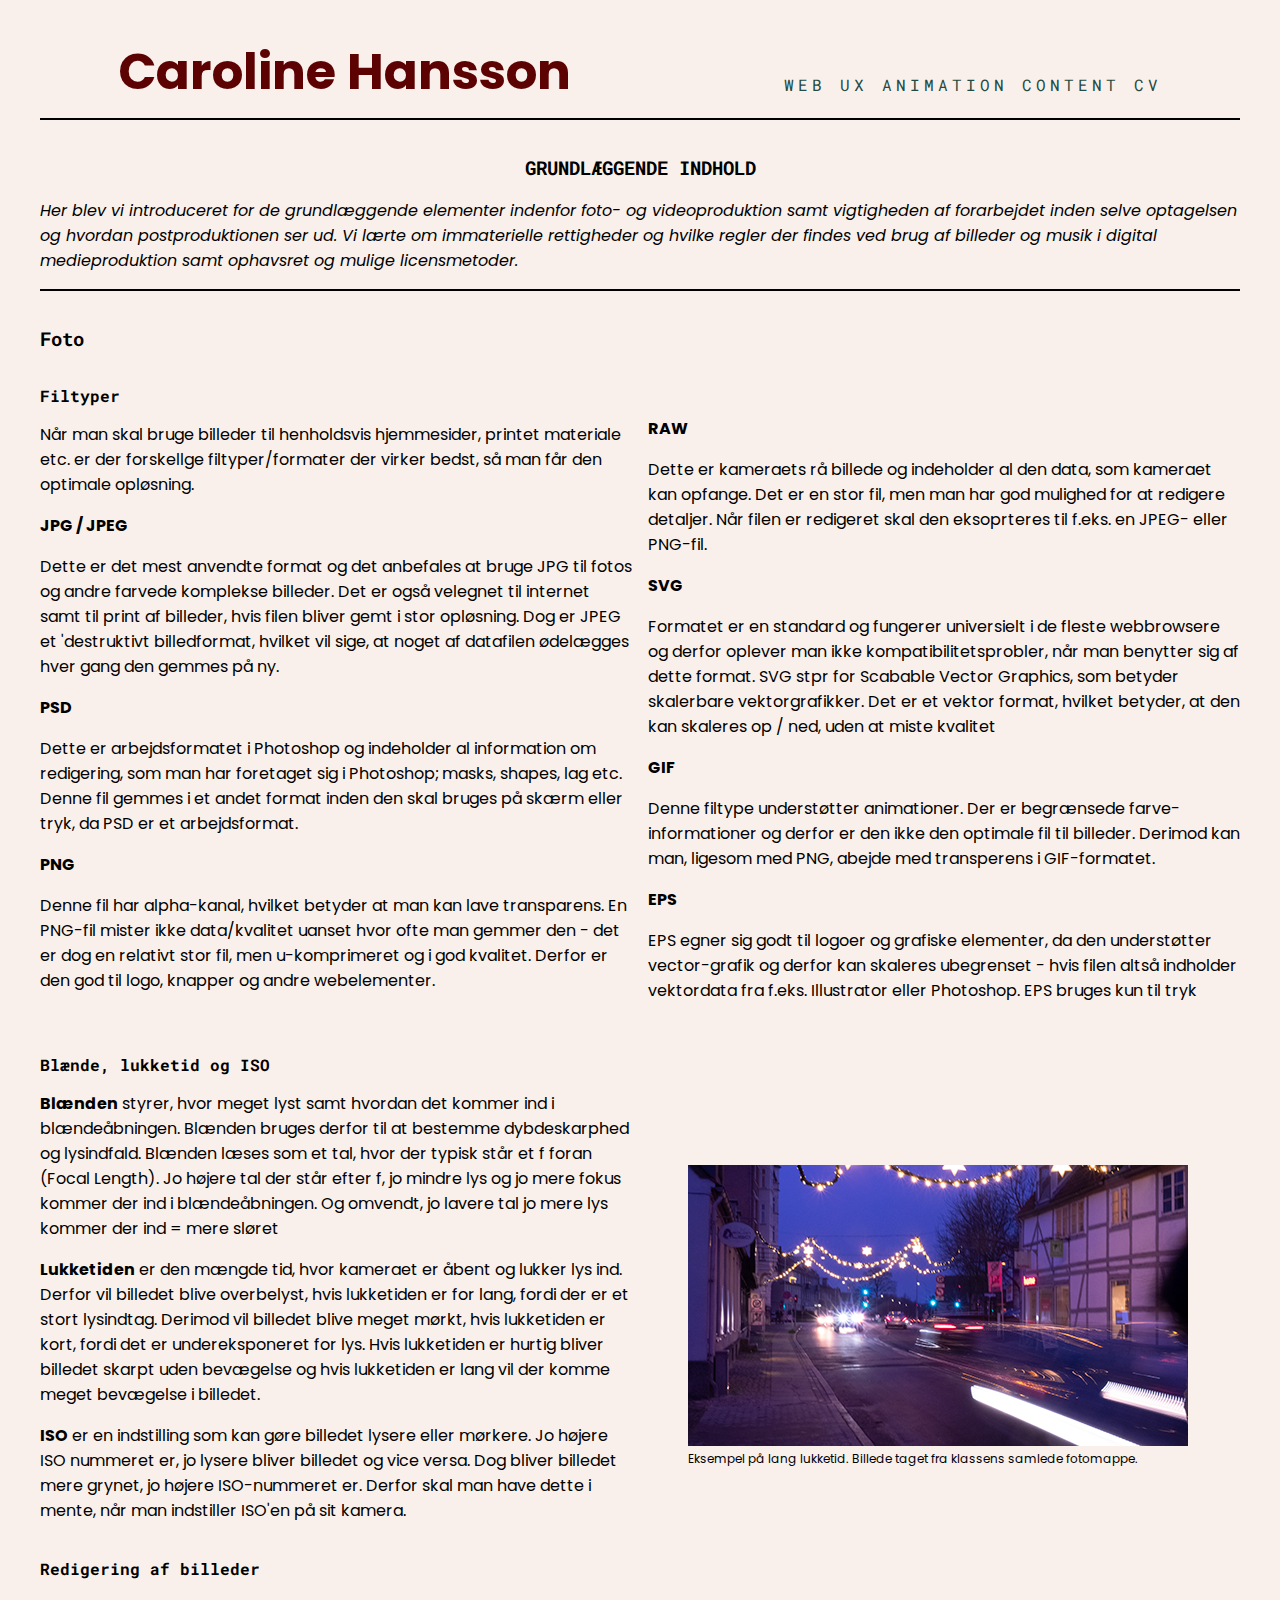
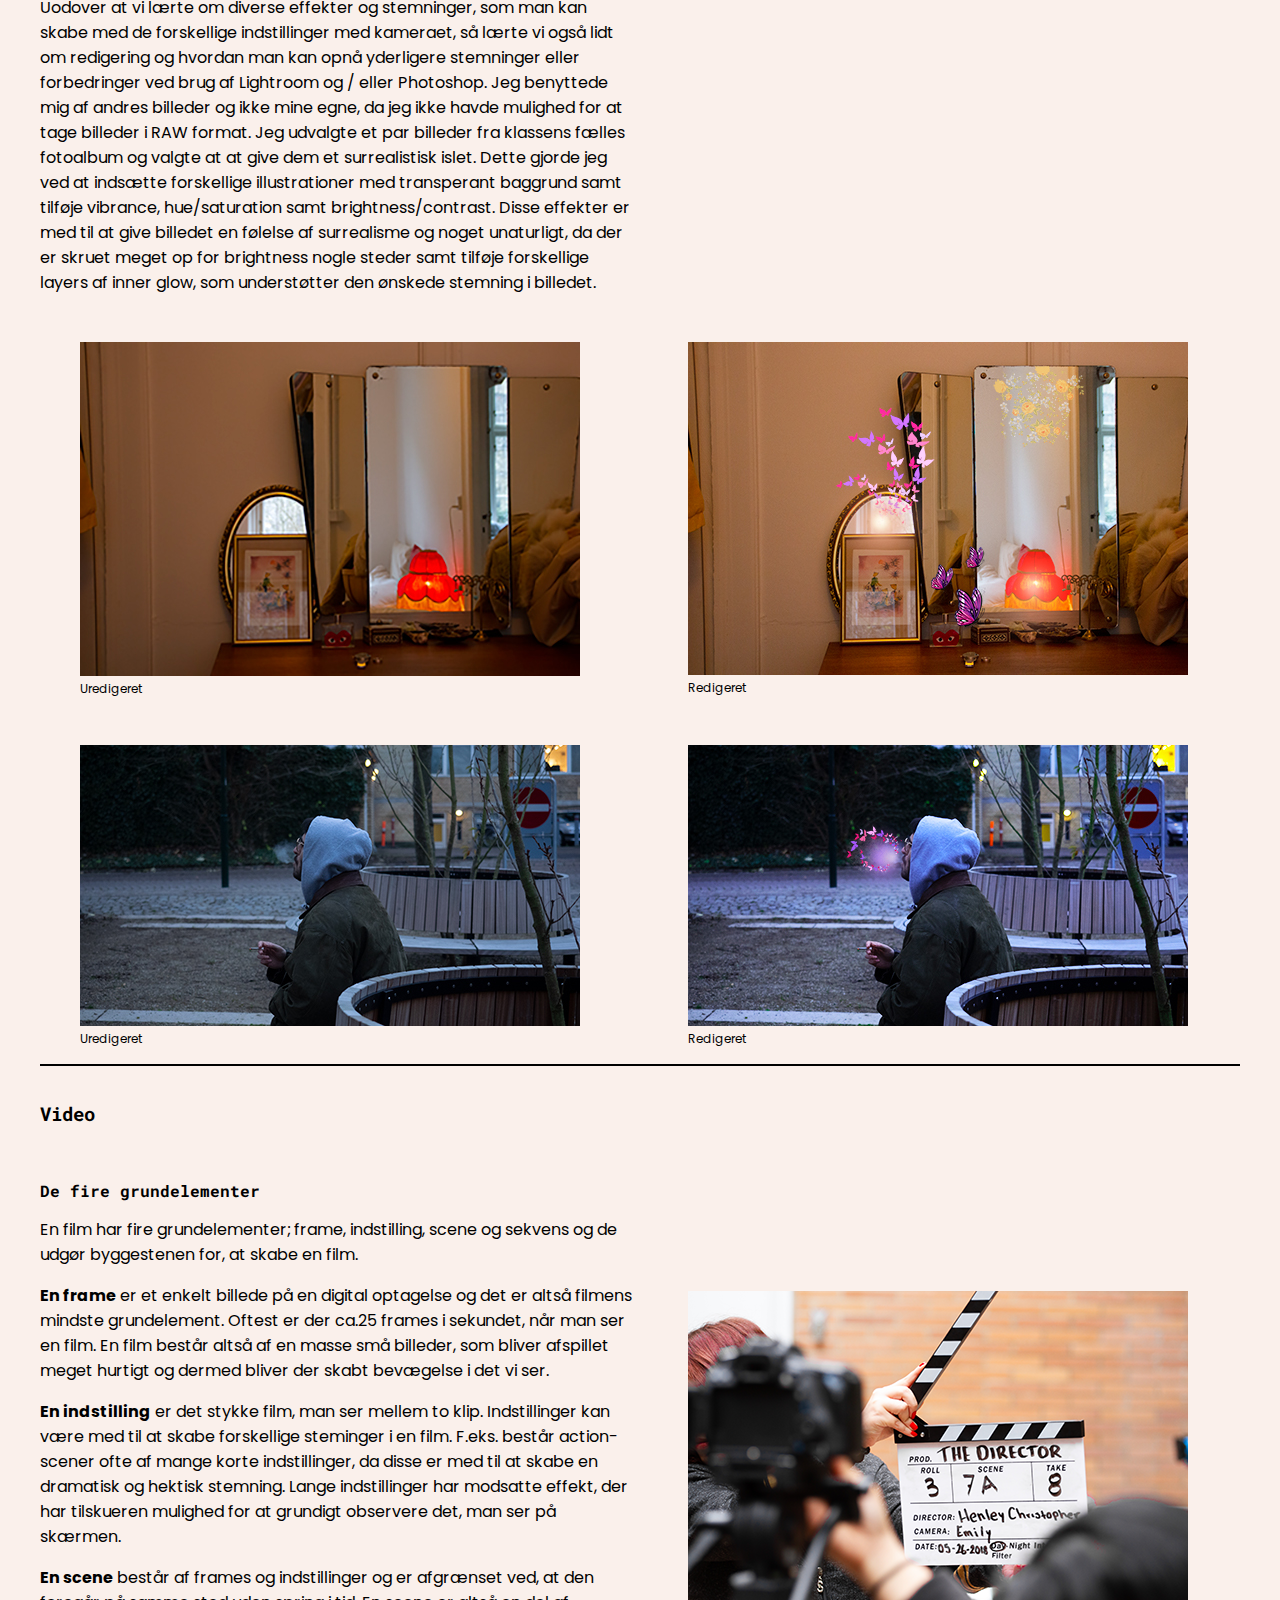
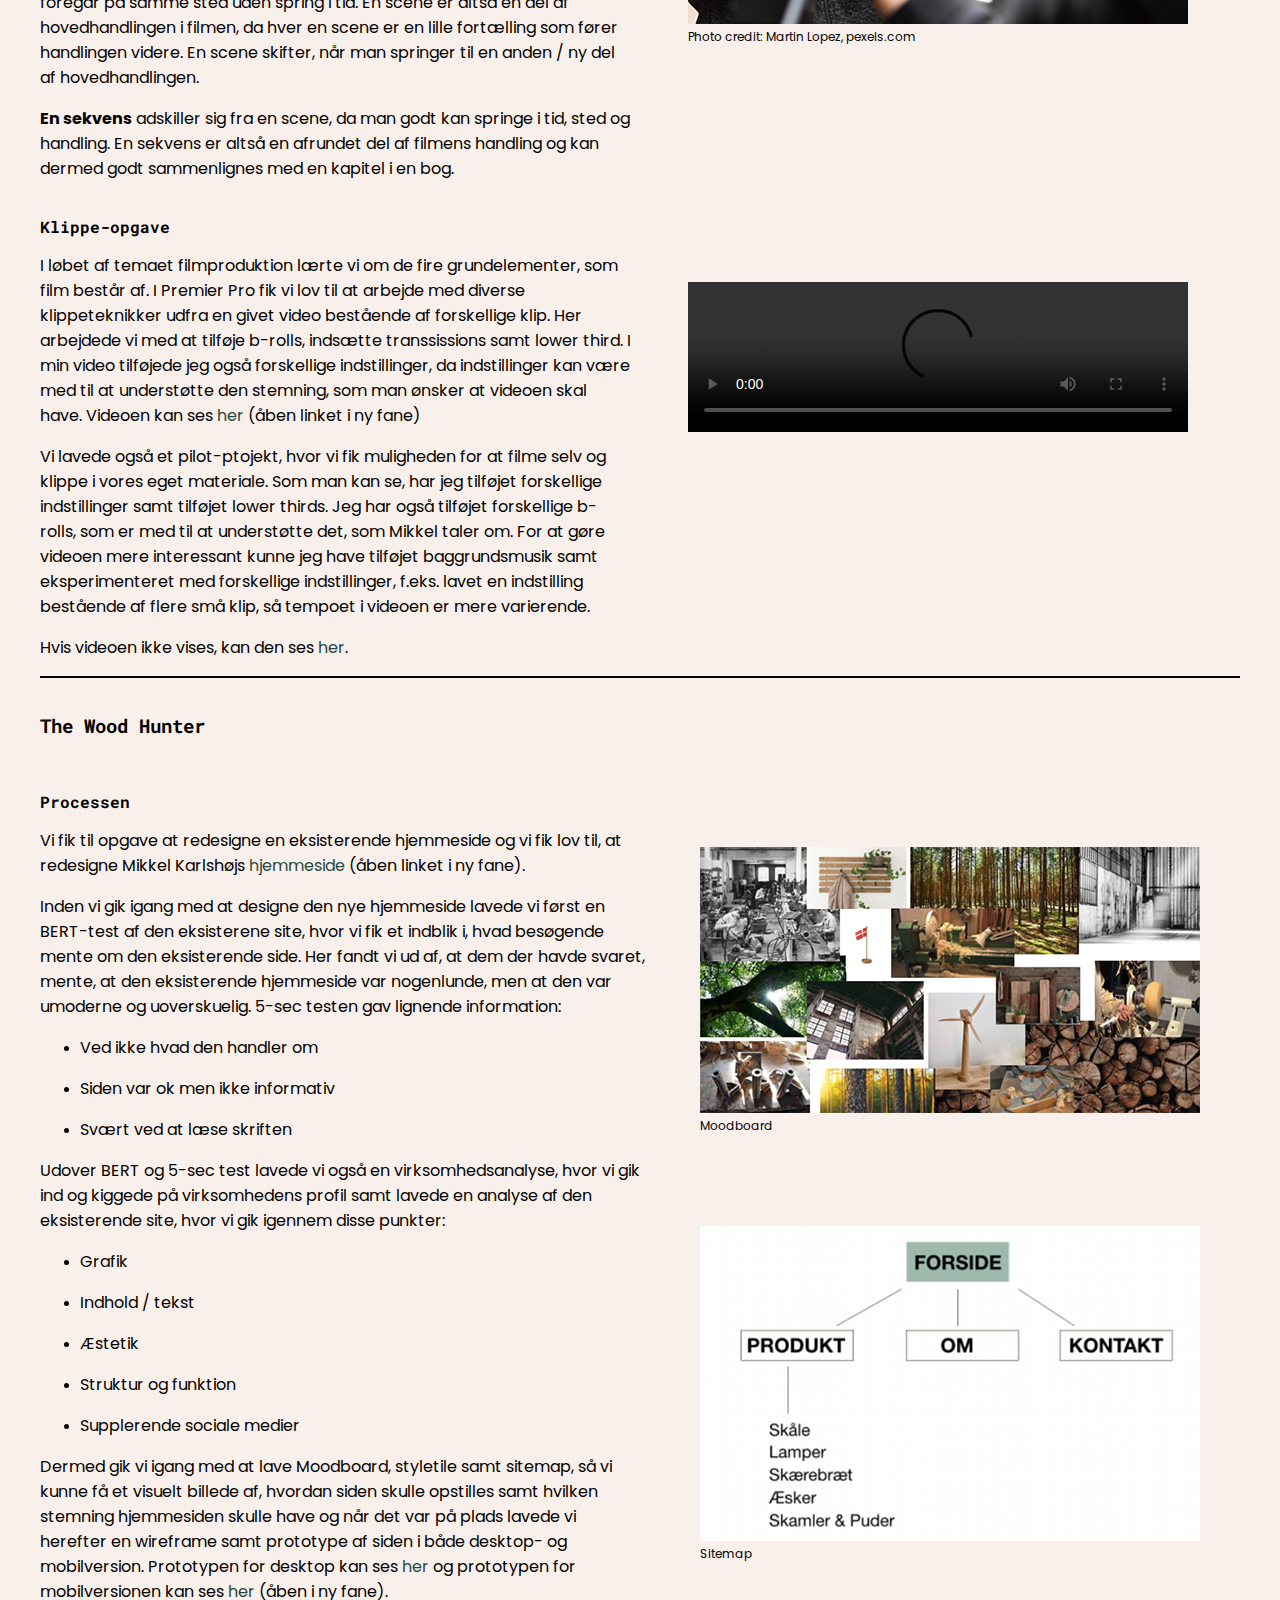
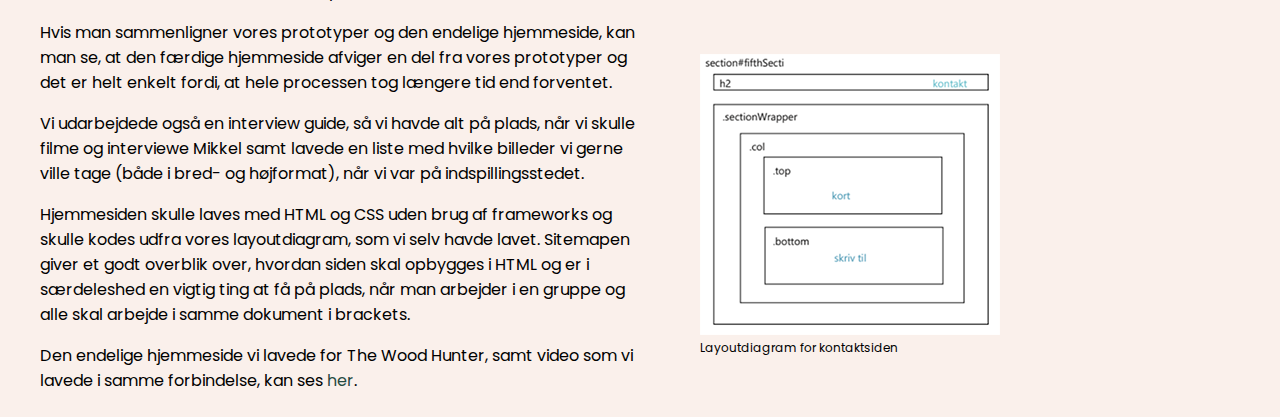
==== content.html @ 5fe6211c "Hele portfolioen" ====
<!DOCTYPE html>
<html lang="da">

<head>
    <meta name="robots" content="noindex">
    <meta charset="utf-8">
    <meta name="viewport" content="width=device-width, initial-scale=1.0">
    <title>Portfolio</title>
    <link rel="stylesheet" href="style.css">
    <link rel="preconnect" href="https://fonts.gstatic.com">
    <link href="https://fonts.googleapis.com/css2?family=Poppins&display=swap" rel="stylesheet">
    <link rel="preconnect" href="https://fonts.gstatic.com">
    <link href="https://fonts.googleapis.com/css2?family=Roboto+Mono:wght@300&display=swap" rel="stylesheet">
</head>

<body id="body">

    <header>
        <div id="navWrapper">
            <a href="index.html" style="text-decoration: none">
                <div id="logoPortfolio">
                    <h1>Caroline Hansson</h1>
                </div>
            </a>
            <div id="topNavPortfolio">
                <nav>
                    <a href="web.html">WEB</a>
                    <a href="ux.html">UX</a>
                    <a href="animation.html">ANIMATION</a>
                    <a href="content.html">CONTENT</a>
                    <a href="cv.html">CV</a>
                </nav>
            </div>
        </div>
    </header>
    <section id="contentIntro">

        <div class="sectionWrapper">

            <h3>GRUNDLÆGGENDE INDHOLD</h3>
            <p>Her blev vi introduceret for de grundlæggende elementer indenfor foto- og videoproduktion samt vigtigheden af forarbejdet inden selve optagelsen og hvordan postproduktionen ser ud. Vi lærte om immaterielle rettigheder og hvilke regler der findes ved brug af billeder og musik i digital medieproduktion samt ophavsret og mulige licensmetoder.
            </p>
        </div>
    </section>

    <section id="contentFirstSection">
        <h3>Foto</h3>
        <div class="sectionWrapper">
            <div class="col">
                <h4>Filtyper</h4>
                <p>Når man skal bruge billeder til henholdsvis hjemmesider, printet materiale etc. er der forskellge filtyper/formater der virker bedst, så man får den optimale opløsning.</p>
                <p><b>JPG / JPEG</b></p>
                <p>Dette er det mest anvendte format og det anbefales at bruge JPG til fotos og andre farvede komplekse billeder. Det er også velegnet til internet samt til print af billeder, hvis filen bliver gemt i stor opløsning. Dog er JPEG et 'destruktivt billedformat, hvilket vil sige, at noget af datafilen ødelægges hver gang den gemmes på ny.</p>

                <p><b>PSD</b></p>

                <p>Dette er arbejdsformatet i Photoshop og indeholder al information om redigering, som man har foretaget sig i Photoshop; masks, shapes, lag etc. Denne fil gemmes i et andet format inden den skal bruges på skærm eller tryk, da PSD er et arbejdsformat.</p>

                <p><b>PNG</b></p>

                <p>Denne fil har alpha-kanal, hvilket betyder at man kan lave transparens. En PNG-fil mister ikke data/kvalitet uanset hvor ofte man gemmer den - det er dog en relativt stor fil, men u-komprimeret og i god kvalitet. Derfor er den god til logo, knapper og andre webelementer.</p>


            </div>
            <div class="col2">
                <p><b>RAW</b></p>

                <p>Dette er kameraets rå billede og indeholder al den data, som kameraet kan opfange. Det er en stor fil, men man har god mulighed for at redigere detaljer. Når filen er redigeret skal den eksoprteres til f.eks. en JPEG- eller PNG-fil.</p>
                <p><b>SVG</b></p>


                <p>Formatet er en standard og fungerer universielt i de fleste webbrowsere og derfor oplever man ikke kompatibilitetsprobler, når man benytter sig af dette format. SVG stpr for Scabable Vector Graphics, som betyder skalerbare vektorgrafikker. Det er et vektor format, hvilket betyder, at den kan skaleres op / ned, uden at miste kvalitet</p>
                <p><b>GIF</b></p>


                <p>Denne filtype understøtter animationer. Der er begrænsede farve-informationer og derfor er den ikke den optimale fil til billeder. Derimod kan man, ligesom med PNG, abejde med transperens i GIF-formatet. </p>
                <p><b>EPS</b></p>

                <p>EPS egner sig godt til logoer og grafiske elementer, da den understøtter vector-grafik og derfor kan skaleres ubegrenset - hvis filen altså indholder vektordata fra f.eks. Illustrator eller Photoshop. EPS bruges kun til tryk </p>

            </div>
        </div>
    </section>

    <section id="contentSecondSection">
        <div class="sectionWrapper">
            <div class="colLeft">
                <h4>Blænde, lukketid og ISO</h4>
                <p><b>Blænden</b> styrer, hvor meget lyst samt hvordan det kommer ind i blændeåbningen. Blænden bruges derfor til at bestemme dybdeskarphed og lysindfald. Blænden læses som et tal, hvor der typisk står et f foran (Focal Length). Jo højere tal der står efter f, jo mindre lys og jo mere fokus kommer der ind i blændeåbningen. Og omvendt, jo lavere tal jo mere lys kommer der ind = mere sløret</p>
                <p><b>Lukketiden</b> er den mængde tid, hvor kameraet er åbent og lukker lys ind. Derfor vil billedet blive overbelyst, hvis lukketiden er for lang, fordi der er et stort lysindtag. Derimod vil billedet blive meget mørkt, hvis lukketiden er kort, fordi det er undereksponeret for lys. Hvis lukketiden er hurtig bliver billedet skarpt uden bevægelse og hvis lukketiden er lang vil der komme meget bevægelse i billedet. </p>
                <p><b>ISO</b> er en indstilling som kan gøre billedet lysere eller mørkere. Jo højere ISO nummeret er, jo lysere bliver billedet og vice versa. Dog bliver billedet mere grynet, jo højere ISO-nummeret er. Derfor skal man have dette i mente, når man indstiller ISO'en på sit kamera.</p>
                <h4>Redigering af billeder</h4>
                <p>Uodover at vi lærte om diverse effekter og stemninger, som man kan skabe med de forskellige indstillinger med kameraet, så lærte vi også lidt om redigering og hvordan man kan opnå yderligere stemninger eller forbedringer ved brug af Lightroom og / eller Photoshop. Jeg benyttede mig af andres billeder og ikke mine egne, da jeg ikke havde mulighed for at tage billeder i RAW format. Jeg udvalgte et par billeder fra klassens fælles fotoalbum og valgte at at give dem et surrealistisk islet. Dette gjorde jeg ved at indsætte forskellige illustrationer med transperant baggrund samt tilføje vibrance, hue/saturation samt brightness/contrast. Disse effekter er med til at give billedet en følelse af surrealisme og noget unaturligt, da der er skruet meget op for brightness nogle steder samt tilføje forskellige layers af inner glow, som understøtter den ønskede stemning i billedet.</p>

            </div>
            <div class="colRight">
                <figure>
                    <img id="biler" src="biler_Annie.png" alt="eksempel på lang lukketid">
                    <figcaption>Eksempel på lang lukketid. Billede taget fra klassens samlede fotomappe.</figcaption>

                </figure>
            </div>
            <figure>
                <img id="spejlUredigeret" src="spejlUredigeret.jpg" alt="billede af uredigeret billede">
                <figcaption>Uredigeret</figcaption>
            </figure>
            <figure>
                <img id="spejlRedigeret" src="spejlRedigeret.jpg" alt="billede af uredigeret billede">
                <figcaption>Redigeret</figcaption>
            </figure>
            <figure>
                <img src="baenkUredigeret.jpg" alt="billede af uredigeret billede">
                <figcaption>Uredigeret</figcaption>
            </figure>
            <figure>
                <img src="baenkRedigeret.jpg" alt="billede af redigeret billede">
                <figcaption>Redigeret</figcaption>
            </figure>
        </div>
    </section>

    <section id="contentFourthSection">
        <h3>Video</h3>
        <div class="sectionWrapper">
            <div class="colLeft">
                <h4>De fire grundelementer</h4>
                <p>En film har fire grundelementer; frame, indstilling, scene og sekvens og de udgør byggestenen for, at skabe en film.</p>
                <p><b>En frame</b> er et enkelt billede på en digital optagelse og det er altså filmens mindste grundelement. Oftest er der ca.25 frames i sekundet, når man ser en film. En film består altså af en masse små billeder, som bliver afspillet meget hurtigt og dermed bliver der skabt bevægelse i det vi ser.</p>
                <p><b>En indstilling</b> er det stykke film, man ser mellem to klip. Indstillinger kan være med til at skabe forskellige steminger i en film. F.eks. består action-scener ofte af mange korte indstillinger, da disse er med til at skabe en dramatisk og hektisk stemning. Lange indstillinger har modsatte effekt, der har tilskueren mulighed for at grundigt observere det, man ser på skærmen.</p>
                <p><b>En scene</b> består af frames og indstillinger og er afgrænset ved, at den foregår på samme sted uden spring i tid. En scene er altså en del af hovedhandlingen i filmen, da hver en scene er en lille fortælling som fører handlingen videre. En scene skifter, når man springer til en anden / ny del af hovedhandlingen.</p>
                <p><b>En sekvens</b> adskiller sig fra en scene, da man godt kan springe i tid, sted og handling. En sekvens er altså en afrundet del af filmens handling og kan dermed godt sammenlignes med en kapitel i en bog.</p>
                <h4>Klippe-opgave</h4>
                <p>I løbet af temaet filmproduktion lærte vi om de fire grundelementer, som film består af. I Premier Pro fik vi lov til at arbejde med diverse klippeteknikker udfra en givet video bestående af forskellige klip. Her arbejdede vi med at tilføje b-rolls, indsætte transsissions samt lower third. I min video tilføjede jeg også forskellige indstillinger, da indstillinger kan være med til at understøtte den stemning, som man ønsker at videoen skal have. Videoen kan ses <a href="http://carolinehansson.dk/kea/05_content/01_pilot/05_01_b/klippeopgaven_b.mp4"> her</a> (åben linket i ny fane)</p>
                <p>Vi lavede også et pilot-ptojekt, hvor vi fik muligheden for at filme selv og klippe i vores eget materiale. Som man kan se, har jeg tilføjet forskellige indstillinger samt tilføjet lower thirds. Jeg har også tilføjet forskellige b-rolls, som er med til at understøtte det, som Mikkel taler om. For at gøre videoen mere interessant kunne jeg have tilføjet baggrundsmusik samt eksperimenteret med forskellige indstillinger, f.eks. lavet en indstilling bestående af flere små klip, så tempoet i videoen er mere varierende. </p>
                <p>Hvis videoen ikke vises, kan den ses <a href="https://www.youtube.com/watch?v=AqppdxXkQQg"> her</a>.</p>

            </div>
            <div class="col">
                <figure>
                    <img id="royaltyfree" src="filmklip.png" alt="billede af film-optagelse">
                    <figcaption>Photo credit: Martin Lopez, pexels.com</figcaption>
                </figure>
                <video id="filmen" controls>
                    <source src=the%20wood%20hunter.mp4 type="video/mp4">
                </video>

            </div>


        </div>
    </section>

    <section id="contentFifthSection">

        <h3>The Wood Hunter</h3>
        <div class="sectionWrapper">
            <div class="col_wide">
                <div class="row">

                    <div class="col">
                        <h4>Processen</h4>
                        <p>Vi fik til opgave at redesigne en eksisterende hjemmeside og vi fik lov til, at redesigne Mikkel Karlshøjs <a href="http://www.thewoodhunter.dk/"> hjemmeside</a> (åben linket i ny fane).</p>
                        <p>Inden vi gik igang med at designe den nye hjemmeside lavede vi først en BERT-test af den eksisterene site, hvor vi fik et indblik i, hvad besøgende mente om den eksisterende side. Her fandt vi ud af, at dem der havde svaret, mente, at den eksisterende hjemmeside var nogenlunde, men at den var umoderne og uoverskuelig. 5-sec testen gav lignende information:</p>
                        <ul>
                            <li>
                                <p>Ved ikke hvad den handler om</p>
                            </li>

                            <li>
                                <p>Siden var ok men ikke informativ</p>
                            </li>


                            <li>
                                <p>Svært ved at læse skriften</p>
                            </li>
                        </ul>
                        <p>Udover BERT og 5-sec test lavede vi også en virksomhedsanalyse, hvor vi gik ind og kiggede på virksomhedens profil samt lavede en analyse af den eksisterende site, hvor vi gik igennem disse punkter:</p>
                        <ul>
                            <li>
                                <p>Grafik</p>
                            </li>

                            <li>
                                <p>Indhold / tekst</p>
                            </li>

                            <li>
                                <p>Æstetik</p>
                            </li>

                            <li>
                                <p>Struktur og funktion</p>
                            </li>

                            <li>
                                <p>Supplerende sociale medier</p>
                            </li>
                        </ul>
                        <p>Dermed gik vi igang med at lave Moodboard, styletile samt sitemap, så vi kunne få et visuelt billede af, hvordan siden skulle opstilles samt hvilken stemning hjemmesiden skulle have og når det var på plads lavede vi herefter en wireframe samt prototype af siden i både desktop- og mobilversion. Prototypen for desktop kan ses <a href="https://xd.adobe.com/view/d3cff369-9eb7-40fe-9afa-3ee09d79f88f-869c/?fullscreen"> her</a> og prototypen for mobilversionen kan ses <a href="https://xd.adobe.com/view/d484d850-82ba-4c40-9cdd-6824d5fef6ed-81d7/"> her</a> (åben i ny fane).</p>
                        <p> Hvis man sammenligner vores prototyper og den endelige hjemmeside, kan man se, at den færdige hjemmeside afviger en del fra vores prototyper og det er helt enkelt fordi, at hele processen tog længere tid end forventet.</p>
                        <p>Vi udarbejdede også en interview guide, så vi havde alt på plads, når vi skulle filme og interviewe Mikkel samt lavede en liste med hvilke billeder vi gerne ville tage (både i bred- og højformat), når vi var på indspillingsstedet.</p>
                        <p>Hjemmesiden skulle laves med HTML og CSS uden brug af frameworks og skulle kodes udfra vores layoutdiagram, som vi selv havde lavet. Sitemapen giver et godt overblik over, hvordan siden skal opbygges i HTML og er i særdeleshed en vigtig ting at få på plads, når man arbejder i en gruppe og alle skal arbejde i samme dokument i brackets.</p>
                        <p>Den endelige hjemmeside vi lavede for The Wood Hunter, samt video som vi lavede i samme forbindelse, kan ses <a href="https://musing-panini-daa6ca.netlify.app/?"> her</a>.</p>
                    </div>
                </div>
            </div>
            <div class="col_narrow">
                <figure>
                    <img src="woodMoodboard.png" alt="moodboard">
                    <figcaption>Moodboard</figcaption>
                </figure>
                <figure>
                    <img src="woodSitemap.png" alt="billede af sitemap">
                    <figcaption>Sitemap</figcaption>
                </figure>
                <figure>
                    <img id="layoutWood" src="layoutdiagram1.png" alt="layoutdiagram">
                    <figcaption>Layoutdiagram for kontaktsiden</figcaption>
                </figure>
            </div>
        </div>
    </section>


    <script src="script.js"></script>
</body>

</html>
---- style.css ----
header {
    padding-left: 75px;
    padding-right: 75px;


}

/*Forsiden*/
h1 {
    font-family: 'Poppins', sans-serif;
    font-size: 50px;
    color: #5c0202;

}


#topNav {

    font-family: 'Roboto Mono', monospace;
    line-height: 1.6em;
    letter-spacing: 4px;
    text-align: right;
    margin-top: -71px;
    margin-right: -6px;

}


#forsiden {
    background-color: #e3d5c1;
    /*fallback color*/
    background-color: rgba(226, 169, 138, 0.53);



}

#forsideBillede {
    padding-left: 75px;
    padding-right: 75px;
    margin-top: 10px;
}

#solElementSprite {
    background-image: url(solen.svg);
    background-size: cover;
    width: 15vw;
    height: 13vw;
    pointer-events: none;


}

#solElementContainer {
    position: absolute;
    top: 11vw;
    left: 52vw;

}

/*sol-animation*/
.pulse {
    animation-name: pulse_kf;
    animation-duration: 3s;
    animation-iteration-count: infinite;
    animation-fill-mode: both;

}


@keyframes pulse_kf {

    0% {
        transform: scale(100%);
    }

    50% {
        transform: scale(78%);
    }

    100% {
        transform: scale(100%);

    }
}

/*slut*/

/*portfoliosiden*/

#body {
    background-color: #e3d5c1;
    /*fallback color*/
    background-color: rgba(226, 169, 138, 0.17);
    overflow-x: hidden;



}

#topNavPortfolio {
    font-family: 'Roboto Mono', monospace;
    line-height: 1.6em;
    letter-spacing: 4px;
    text-align: right;
    margin-top: -71px;
    margin-right: 35px;

}

#logoPortfolio {
    font-family: 'Poppins', sans-serif;
    font-size: 50px;
    color: #5c0202;
    margin-left: 35px;
}

/*slut*/

/*cv siden*/
#topNavCV {
    font-family: 'Roboto Mono', monospace;
    line-height: 1.6em;
    letter-spacing: 4px;
    text-align: right;
    margin-top: -71px;
    margin-right: -6px;
}

#logoCV {
    font-family: 'Poppins',
        sans-serif;
    font-size: 50px;
    color: #5c0202;
    margin-left: 0;

}

#bodyCV {
    background-color: #e3d5c1;
    /*Fallback color*/
    background-color: rgba(226, 169, 138, 0.53);


}

/*slut*/


/*unvisited link*/
a:link {
    color: #254a41;
    text-decoration: none;
}

/*visited link*/
a:visited {
    color: #254a41;
}

/*visited link logo*/
a:hover h1 {
    color: #5c0202;
}

/*mouse over*/
a:hover {
    color: darkred;
}

/*selected link*/
a:active {
    color: #254a41;
}



/*cv*/

#omMig .sectionWrapper {
    margin-top: 20px;
    margin-bottom: 20px;
    font-family: 'Roboto Mono', monospace;
    color: #5c0202;
    /*background-color: #e3d5c1;*/
    /*fallbackcolor*/
    background-image: linear-gradient(rgb(235, 174, 140), #f5e7d1);
    padding-left: 75px;
    padding-right: 75px;
    margin-left: 75px;
    margin-right: 75px;
    padding-bottom: 35px;
}

#omMig img {
    width: 400px;
    height: 520px;
    padding-left: 90px;
    margin-top: 23px;
    border-radius: 100%;

}

#omMig .colTo {
    padding-right: 90px;
    margin-top: 5px;
}

#omMig .colTo p {
    margin-top: 3px;
}

#omMig .sectionWrapper {
    display: grid;
    grid-template-columns: 1fr 1fr;
    grid-gap: 10px;

}


/*slide animation*/
#omMig figure {
    position: absolute;
    left: 10%;
    margin-top: 10px;
    animation: slide 3s 1;
}


@keyframes slide {
    from {
        left: -40%;
    }

    to {
        left: 10%;
    }
}

/*slut*/


/*temaTo*/



#htmlIntro {
    border-top: 2px solid #5c0202;
    margin-top: 20px;
    margin-left: 75px;
    margin-right: 75px;
    max-width: 1200px;
    margin: 0 auto;
    margin-top: 20px;


}

#htmlIntro h3 {

    margin-top: 35px;
    font-family: 'Roboto Mono',
        monospace;
    text-align: center;



}

#htmlIntro h4 {
    margin-top: 35px;
    margin-bottom: 0px;
    font-family: 'Roboto Mono',
        monospace;




}

#htmlIntro p {

    font-family: 'Poppins', sans-serif;
    font-style: italic;


}


#temaToSecondSection {
    border-top: 2px solid;
    max-width: 1200px;
    margin: 0 auto;

}



#temaToSecondSection h3 {
    max-width: 1200px;
    margin: 0 auto;
    margin-top: 35px;
    margin-bottom: 0;
    font-family: 'Roboto Mono',
        monospace;



}

#temaToSecondSection img {
    width: 550px;
    height: 430px;
    margin-left: -45px;
    margin-top: 10px;

}

#temaToSecondSection figcaption p {
    font-size: 12px;
    font-family: 'Poppins', sans-serif;
    margin-left: -45px;
}

#temaToSecondSection p {

    font-family: 'Poppins', sans-serif;



}



#temaToFourthSection {
    max-width: 1200px;
    margin: 0 auto;

}

#temaToFourthSection,
h4 {
    margin-top: 35px;
    margin-bottom: 0px;
    font-family: 'Roboto Mono',
        monospace;



}

#temaToFourthSection p {

    font-family: 'Poppins', sans-serif;


}

#favicon {
    max-width: 100%;
    width: 300px;

}

#splashbillede {
    max-width: 100%;
    width: 550px;

}


#skitseFavicon {
    padding-left: 300px;
}



#temaToSixthSection {
    max-width: 1200px;
    margin: 0 auto;
}

#temaToSixthSection h4 {
    margin-top: 35px;
    margin-bottom: 0px;
    font-family: 'Roboto Mono',
        monospace;



}

#temaToSixthSection p {

    font-family: 'Poppins', sans-serif;


}

@media (max-width:680px) {


    #temaToSecondSection,
    #temaToThirdSection,
    #temaToFourthSection,
    #temaToFifthSection,
    #temaToSixthSection {
        width: 90%;
        overflow: hidden;
    }

    #htmlIntro p {
        font-size: 13px;
        text-align: justify;

    }

    #htmlIntro {
        margin-left: 28px;
        margin-right: 28px;
        margin-top: 10px;
    }

    #splashbillede {
        margin-left: 0;

    }

    #favicon {
        margin-left: 36px;
    }

    #skitseFavicon {
        padding-left: 37px;
    }

    #htmlIntro .section_wrapper {
        margin-top: -22px;
    }

    /*navigation på CV siden*/

    #topNavCV {
        text-align: center;
        margin-left: -100px;
        margin-right: -89px;
        padding-left: 10px;
        margin-top: -62px;
        padding-top: 5px;
        font-family: 'Roboto Mono', monospace;
        line-height: 4.6em;
        letter-spacing: 4px;
    }

    #logoCV h1 {
        font-size: 43px;
        margin-left: -58px;
        margin-right: -52px;

    }

    #omMig .sectionWrapper {
        display: grid;
        grid-template-columns: none;
        margin-left: -3px;
        margin-right: -3px;
        margin-top: -20px;
        margin-bottom: 0px;
        padding-bottom: 0;

    }

    #omMig img {
        width: 205px;
        height: 260px;
    }

    /*slut*/

    /*navigation og overskrift på forsiden*/

    #topNav {
        margin-left: -80px;
        margin-right: -78px;
        text-align: center;
        padding-top: 30px;
    }

    #logo h1 {
        font-size: 43px;
        margin-left: -61px;
        margin-right: -84px;
    }

    /*navigation og overskrif på portfoliosider*/
    #topNavPortfolio {
        margin-left: -85px;
        margin-right: -95px;
        padding-top: 30px;
        text-align: center;
    }

    #logoPortfolio h1 {
        font-size: 42px;
        margin-left: -82px;
        margin-right: -84px;
    }

    /*slut*/

    /*forsiden baggrund*/
    #solElementContainer {
        top: 40vw;
    }

    #forsideBillede {
        display: none;
    }

    #forsiden {
        background-image: url(mobil.svg);
        height: 100vw;
        background-repeat: no-repeat;
        background-size: cover;

    }

    #solElementContainer {
        position: absolute;
        top: 36vw;
        left: 44vw;

    }

    #solElementSprite {
        background-image: url(solen.svg);
        background-size: cover;
        width: 30vw;
        height: 28vw;
        pointer-events: none;
    }

    /*slut*/

    #omMig .colTo {
        margin-right: -60px;
        margin-left: -60px;
        padding: 0;
        margin-top: 239px;
    }



    /*slide animation*/
    #omMig figure {
        position: absolute;
        left: 3%;
        margin-top: 10px;
        animation: slide 3s 1;
    }


    @keyframes slide {
        from {
            left: -40%;
        }

        to {
            left: 3%;
        }
    }

}

/*slut*/

/*ux-siden*/

#uxIntro {
    border-top: 2px solid;
    max-width: 1200px;
    margin: 0 auto;
    margin-top: 20px;
}

#uxIntro h3 {

    margin-top: 35px;
    font-family: 'Roboto Mono',
        monospace;
    text-align: center;


}

#uxIntro p {

    font-family: 'Poppins', sans-serif;
    font-style: italic;

}

#uxFirstSection {
    border-top: 2px solid;
    max-width: 1200px;
    margin: 0 auto;
}

#uxFirstSection .sectionWrapper {
    display: grid;
    grid-template-columns: 1fr 1fr;
    grid-gap: 15px;
    margin-top: -20px;
    align-content: center;


}

#uxFirstSection h3 {
    margin-top: 35px;
    margin-bottom: 0;
    font-family: 'Roboto Mono',
        monospace;




}

#uxFirstSection h4 {
    margin-top: 35px;
    margin-bottom: 0;
    font-family: 'Roboto Mono',
        monospace;




}

#uxFirstSection p {

    font-family: 'Poppins', sans-serif;




}

#uxSecondSection {
    border-top: 2px solid;
    max-width: 1200px;
    margin: 0 auto;

}

#uxSecondSection h3 {
    margin-top: 35px;
    margin-bottom: 0;
    font-family: 'Roboto Mono',
        monospace;




}

#uxSecondSection h4 {
    margin-top: 35px;
    margin-bottom: 0;
    font-family: 'Roboto Mono',
        monospace;




}

#uxSecondSection p {

    font-family: 'Poppins', sans-serif;

}

#uxThirdSection {
    border-top: 2px solid;
    max-width: 1200px;
    margin: 0 auto;
}


#uxThirdSection h3 {
    margin-top: 35px;
    margin-bottom: 0px;
    font-family: 'Roboto Mono',
        monospace;

}

uxThirdSection h4 {
    margin-top: 35px;
    margin-bottom: 0;
    font-family: 'Roboto Mono',
        monospace;


}

#uxThirdSection p {

    font-family: 'Poppins', sans-serif;

}

#uxThirdSection .sectionWrapper img {
    display: block;
    margin-left: auto;
    margin-right: auto;
    width: 50%;


}


#uxThirdSection figcaption {
    font-size: 12px;
    font-family: 'Poppins', sans-serif;
    margin-left: 279px;


}

@media (max-width:680px) {


    #uxFirstSection,
    #uxSecondSection,
    #uxThirdSection,
    #temaToFifthSection {
        width: 90%;
        overflow: hidden;
    }

    #uxFirstSection .sectionWrapper {
        display: grid;
        grid-template-columns: none;
    }

    #uxIntro p {
        font-size: 13px;
        text-align: justify;

    }



    #uxIntro {
        margin-left: 28px;
        margin-right: 28px;
        margin-top: 10px;
    }

    #uxIntro .section_wrapper {
        margin-top: -22px;
    }



    #uxThirdSection .sectionWrapper img {
        display: block;
        width: 100%;
        margin-right: 0;
        margin-left: 0;


    }


    #uxThirdSection figcaption {
        margin-left: 0;
    }

}



/*content afsnit*/

#contentIntro {
    border-top: 2px solid;
    max-width: 1200px;
    margin: 0 auto;
    margin-top: 20px;
}

#contentIntro h3 {
    margin-top: 35px;
    font-family: 'Roboto Mono',
        monospace;
    text-align: center;



}

#contentIntro p {

    font-family: 'Poppins', sans-serif;
    font-style: italic;

}


#contentFirstSection .col2 {
    margin-top: 50px;
}

#contentFirstSection {
    border-top: 2px solid;
    max-width: 1200px;
    margin: 0 auto;
}

#contentFirstSection .sectionWrapper {
    display: grid;
    grid-template-columns: 1fr 1fr;
    grid-gap: 15px;
    margin-top: -20px;
    align-content: center;


}



#contentFirstSection h3 {
    margin-top: 35px;
    font-family: 'Roboto Mono',
        monospace;


}


#contentFirstSection h4 {
    margin-top: 35px;
    font-family: 'Roboto Mono',
        monospace;

}

#contentFirstSection p {

    font-family: 'Poppins', sans-serif;



}

#contentSecondSection {
    max-width: 1200px;
    margin: 0 auto;
}

#contentSecondSection .sectionWrapper {
    display: grid;
    grid-template-columns: 1fr 1fr;
    grid-gap: 15px;




}



#contentSecondSection h4 {
    margin-top: 35px;
    font-family: 'Roboto Mono',
        monospace;

}

#contentSecondSection p {

    font-family: 'Poppins', sans-serif;

}

#contentSecondSection figcaption {
    font-size: 12px;
    font-family: 'Poppins', sans-serif;
    margin-right: -45px;

}

#biler {
    margin-top: 130px;
}




#contentFourthSection {
    border-top: 2px solid;
    max-width: 1200px;
    margin: 0 auto;
}

#contentFourthSection .sectionWrapper {
    display: grid;
    grid-template-columns: 1fr 1fr;
    grid-gap: 15px;

}


#contentFourthSection h3 {
    margin-top: 35px;
    font-family: 'Roboto Mono',
        monospace;

}

#contentFourthSection h4 {
    margin-top: 35px;
    font-family: 'Roboto Mono',
        monospace;

}


#contentFourthSection p {

    font-family: 'Poppins', sans-serif;


}

#contentFourthSection figcaption {
    font-size: 12px;
    font-family: 'Poppins', sans-serif;
    margin-right: -45px;

}

#royaltyfree {
    margin-top: 130px;
}


#filmen {
    width: 500px;
    margin-top: 220px;
    margin-left: 40px;
}


#contentFifthSection {
    border-top: 2px solid;
    max-width: 1200px;
    margin: 0 auto;
}

#contentFifthSection .sectionWrapper {
    display: grid;
    grid-template-columns: 2fr 1fr;
    grid-gap: 15px;

}

#contentFifthSection h3 {
    margin-top: 35px;
    font-family: 'Roboto Mono',
        monospace;

}

#contentFifthSection h4 {
    margin-top: 35px;
    font-family: 'Roboto Mono',
        monospace;

}


#contentFifthSection p {

    font-family: 'Poppins', sans-serif;


}

#contentFifthSection img {
    margin-top: 75px;

}



#contentFifthSection figcaption {
    font-size: 12px;
    font-family: 'Poppins', sans-serif;


}

@media (max-width:680px) {


    #contentFirstSection,
    #contentSecondSection,
    #contentThirdSection,
    #contentFourthSection,
    #contentFifthSection {
        width: 80%;
        margin-left: 28px;
        margin-right: 28px;
    }


    #contentFirstSection {
        padding-right: 30px;
    }


    #contentIntro p {
        font-size: 13px;
        text-align: justify;

    }

    #contentIntro {
        margin-left: 28px;
        margin-right: 28px;
        margin-top: 10px;

    }

    #contentIntro .sectionWrapper {
        margin-top: -22px;
    }



    #contentFirstSection .sectionWrapper {
        display: grid;
        grid-template-columns: none;
        margin-left: 28px;
        margin-right: 28px;

    }


    #contentFirstSection .col {
        margin-top: -15;
        margin-left: -28px;
        margin-right: -60px;

    }

    #contentFirstSection .col2 {
        margin-top: -15px;
        margin-left: -28px;
        margin-right: -60px;

    }



    #contentSecondSection .sectionWrapper {
        display: grid;
        grid-template-columns: none;
        margin-left: 28px;
        margin-right: 28px;
    }

    #contentSecondSection .colLeft {
        margin-top: -15;
        margin-left: -33px;
        margin-right: 50px;

    }

    #contentSecondSection img {
        margin-top: -18px;
        width: 441px;
        height: 300px;
        margin-left: -100px;

    }

    #contentSecondSection figcaption {
        margin-left: -100px;
        font-size: 11px;
    }

    #contentThirdSection .sectionWrapper {
        margin-left: -12px;
        margin-right: -42px;
    }


    #contentFourthSection .sectionWrapper {
        display: grid;
        grid-template-columns: none;
        margin-left: 28px;
        margin-right: 28px;

    }

    #contentFourthSection .colLeft {
        margin-top: -38px;
        margin-left: -41px;
        margin-right: 50px;
    }

    #contentFourthSection h3 {
        margin-left: -15px;
    }



    #royaltyfree {
        margin-top: -18px;
        width: 434px;
        height: 300px;
        margin-left: -96px;
    }

    #filmen {
        margin-top: -18px;
        width: 434px;
        height: 300px;
        margin-left: -57px;
        margin-right: 0px;
        margin-bottom: 10px;

    }

    #contentFourthSection figcaption {
        margin-left: -96px;
    }

    #contentFifthSection .sectionWrapper {
        display: grid;
        grid-template-columns: none;
        margin-left: 28px;
        margin-right: 28px;
    }

    #contentFifthSection .col {
        margin-left: -25px;
        margin-right: 55px;
    }


    #contentFifthSection img {
        margin-top: -18px;
        width: 435px;
        height: 300px;
        margin-left: -96px;
    }

    #contentFifthSection h3 {
        margin-bottom: -20.28px;
    }

    #contentFifthSection figcaption {
        margin-left: -96px;
    }

}

/*animations afsnit*/


#animationFirstSection {
    border-top: 2px solid;
    max-width: 1200px;
    margin: 0 auto;
}

#animationFirstSection h3 {
    margin-top: 35px;
    font-family: 'Roboto Mono',
        monospace;

}

#animationFirstSection h4 {
    margin-top: 35px;
    font-family: 'Roboto Mono',
        monospace;

}

#animationFirstSection p {

    font-family: 'Poppins', sans-serif;
}

#animationFirstSection img {
    width: 50%;
    margin-left: 270px;
}



#animationSecondSection {
    max-width: 1200px;
    margin: 0 auto;
}



#animationSecondSection h3 {
    margin-top: 35px;
    font-family: 'Roboto Mono',
        monospace;

}

#animationSecondSection h4 {
    margin-top: 35px;
    font-family: 'Roboto Mono',
        monospace;

}

#animationSecondSection p {

    font-family: 'Poppins', sans-serif;
}

#animationSecondSection .sectionWrapperElementer {
    margin-left: 98px;
    margin-right: 14px;
}

#hvalborgskema {
    margin-left: 340px;
}



#spilElementer1 div {
    display: inline-block;
    width: 23vw;
    height: 12vw;
    margin-right: 2vw;

}

.hvalborg {
    background-image: url(hvalborg.svg);
    background-repeat: no-repeat;

}

.stjerne {
    background-image: url(stjerne.svg);
    background-repeat: no-repeat;
}

.gobbel {
    background-image: url(vandmand.svg);
    background-repeat: no-repeat;
}

#spilElementer2 div {
    display: inline-block;
    width: 23vw;
    height: 12vw;
    margin-right: 2vw;

}

.flaske {
    background-image: url(flaske.svg);
    background-repeat: no-repeat;
}

.cola {
    background-image: url(cola.svg);
    background-repeat: no-repeat;
}

.kop {
    background-image: url(krus.svg);
    background-repeat: no-repeat;
}


@media (max-width:680px) {


    #animationFirstSection,
    #animationSecondSection {
        width: 90%;
        margin-left: 28px;
        margin-right: 28px;
    }

    #animationFirstSection img {
        width: 100%;
        margin-left: 0;

    }

    #animationSecondSection .sectionWrapperElementer {
        margin-left: -1px;
        margin-right: 0;

    }

    #hvalborgskema {
        margin-left: -16px;
        width: 400px;
        height: 209px;
    }
}
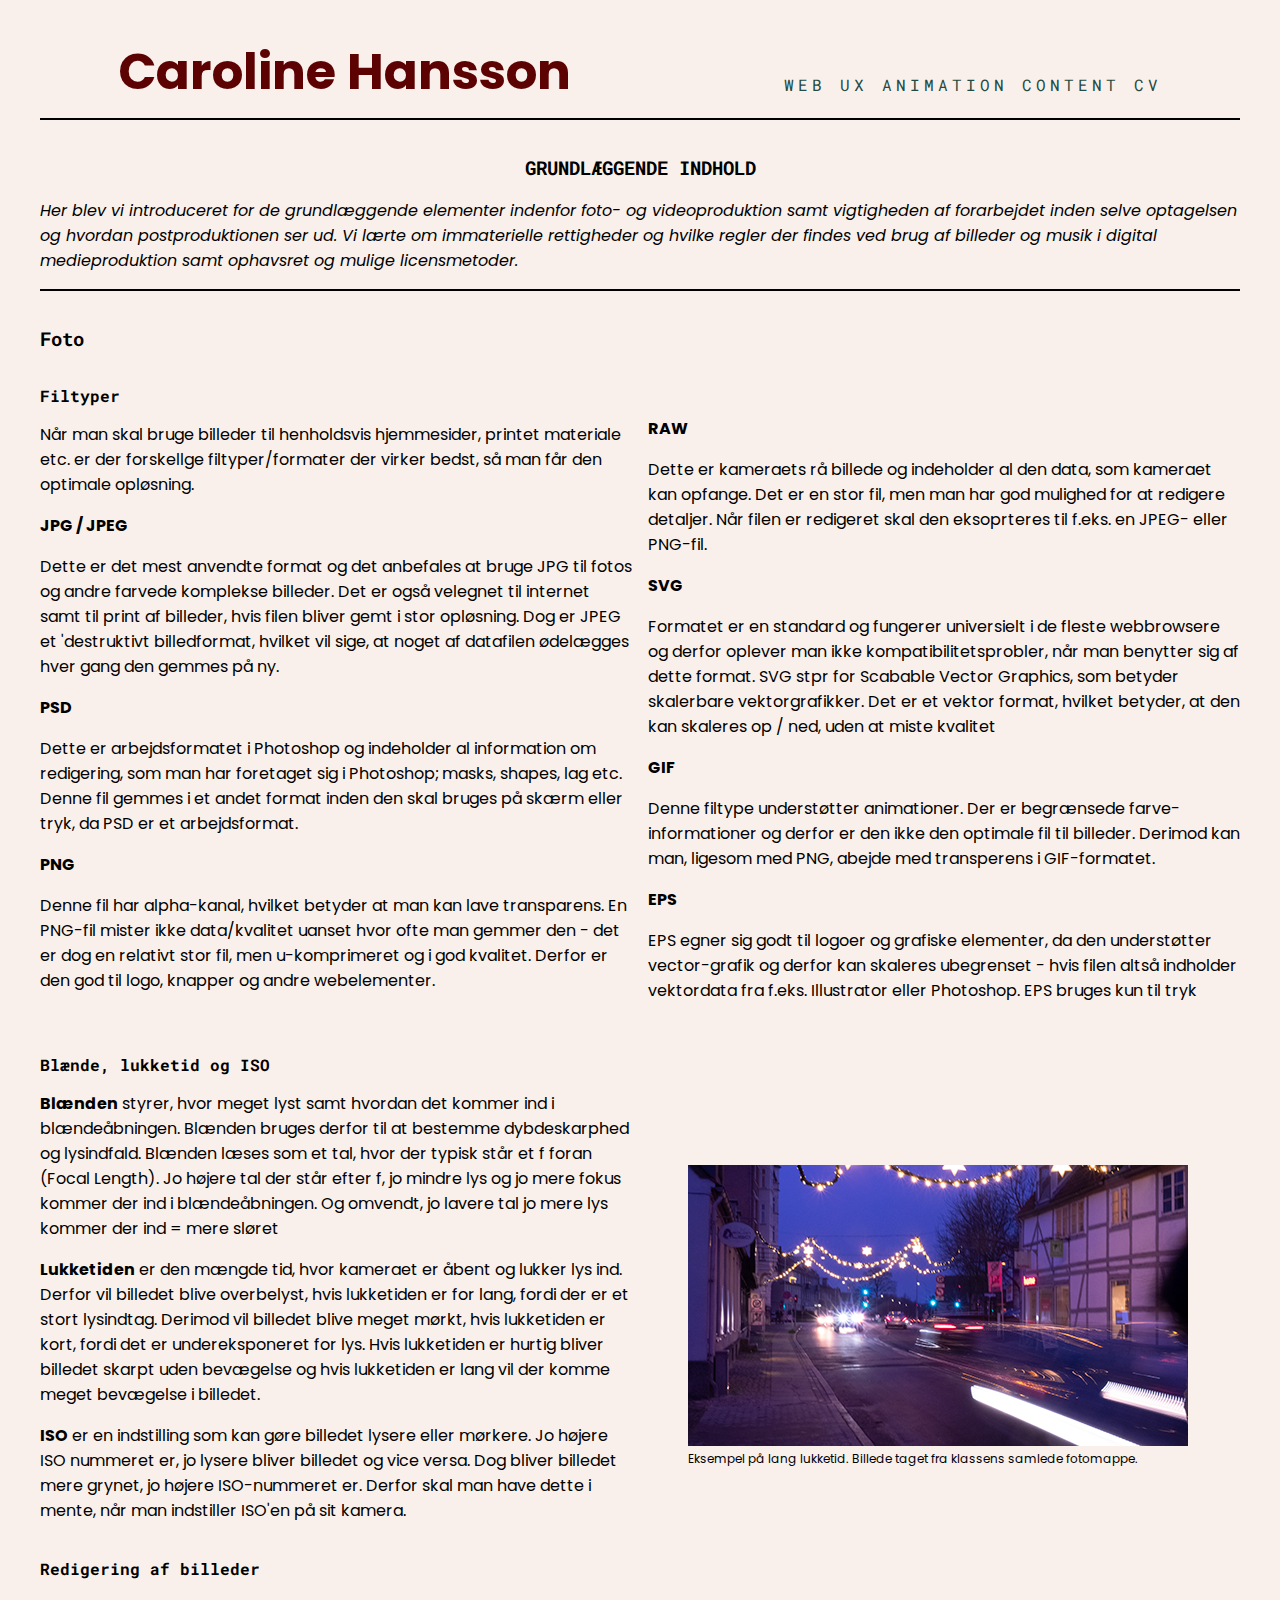
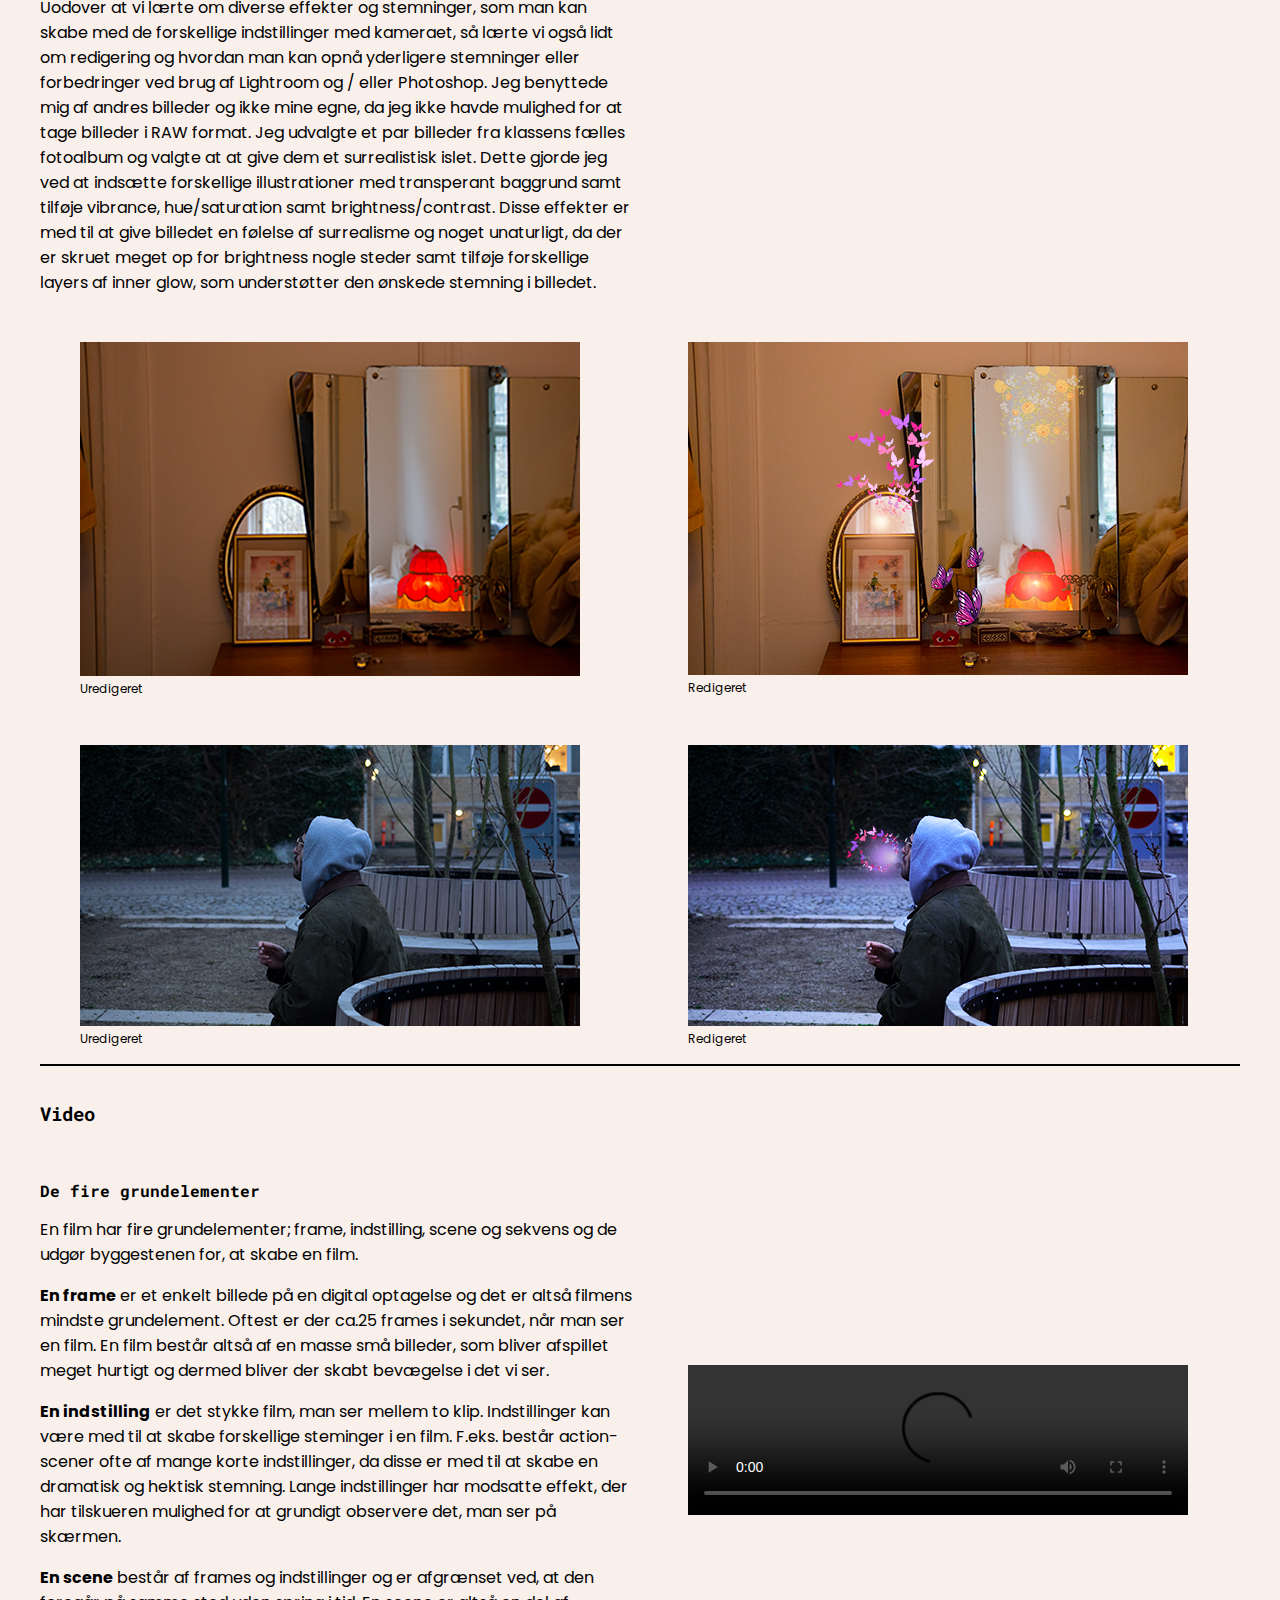
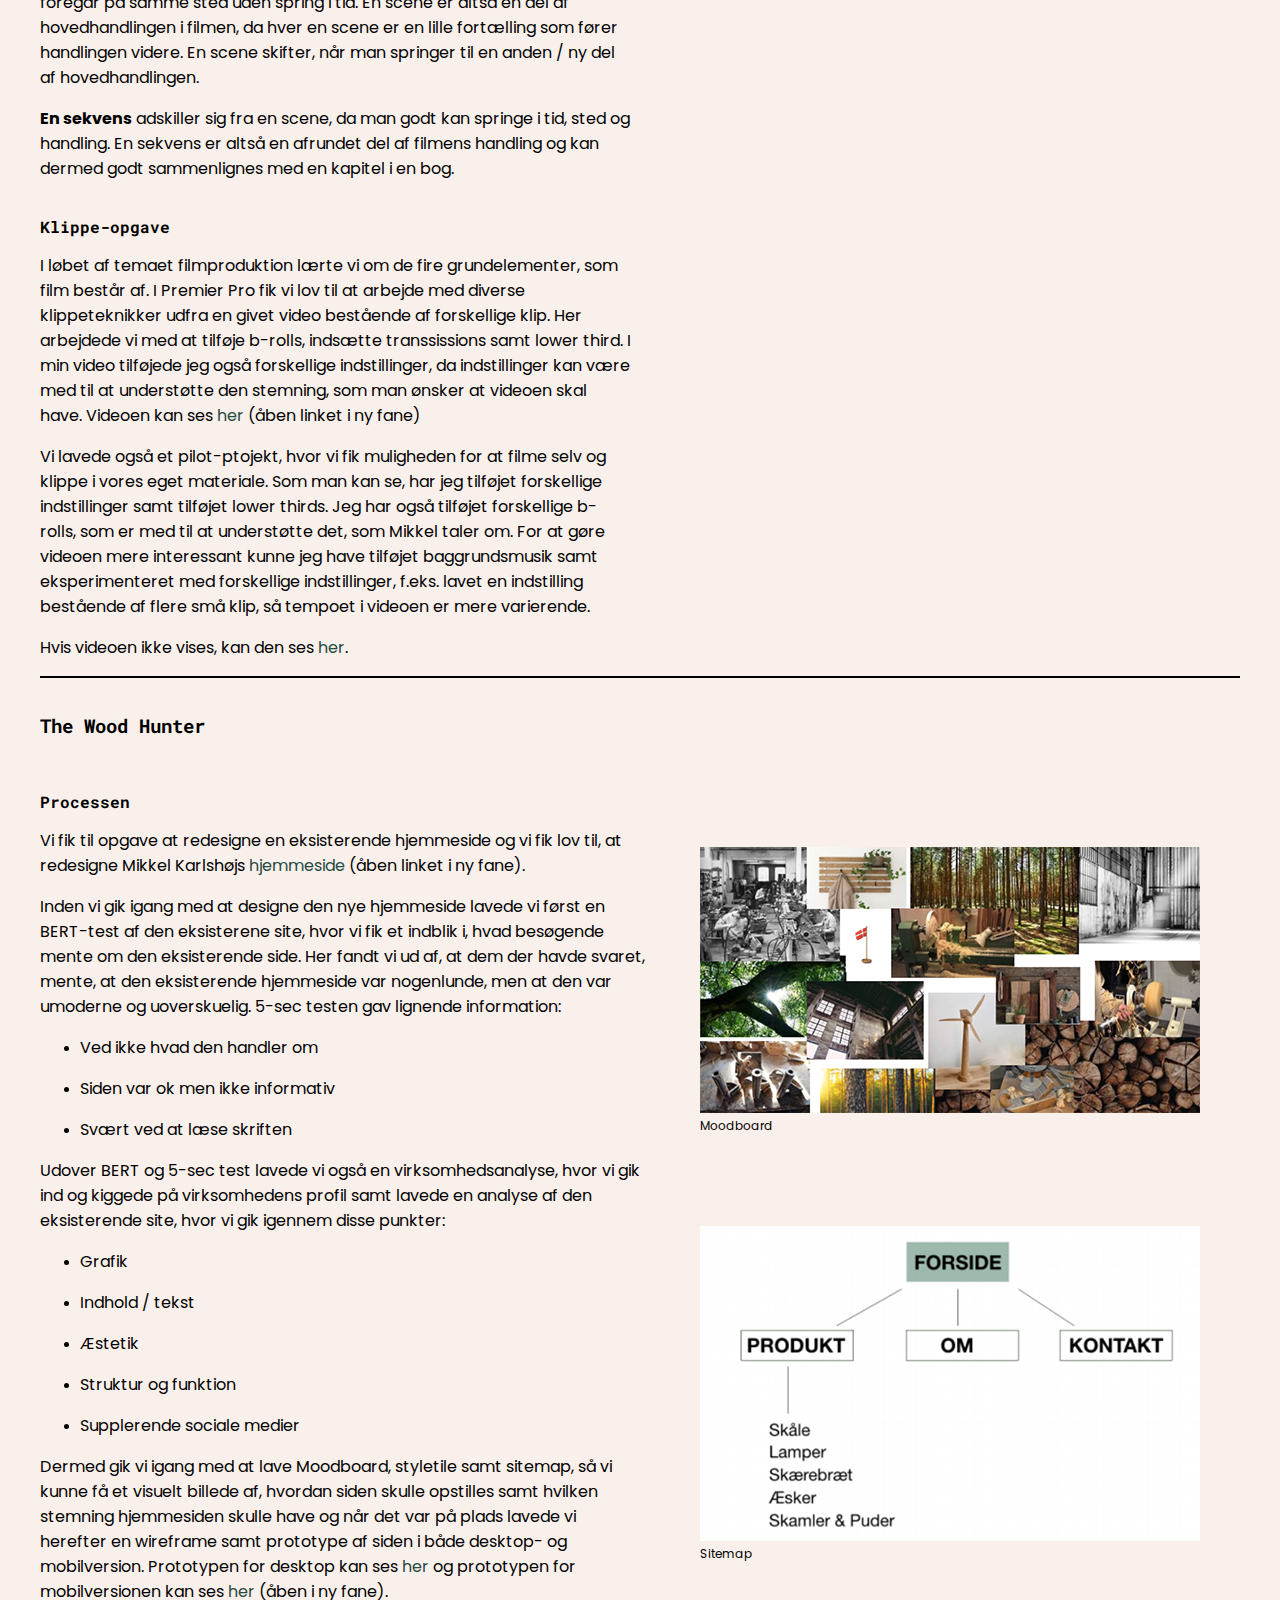
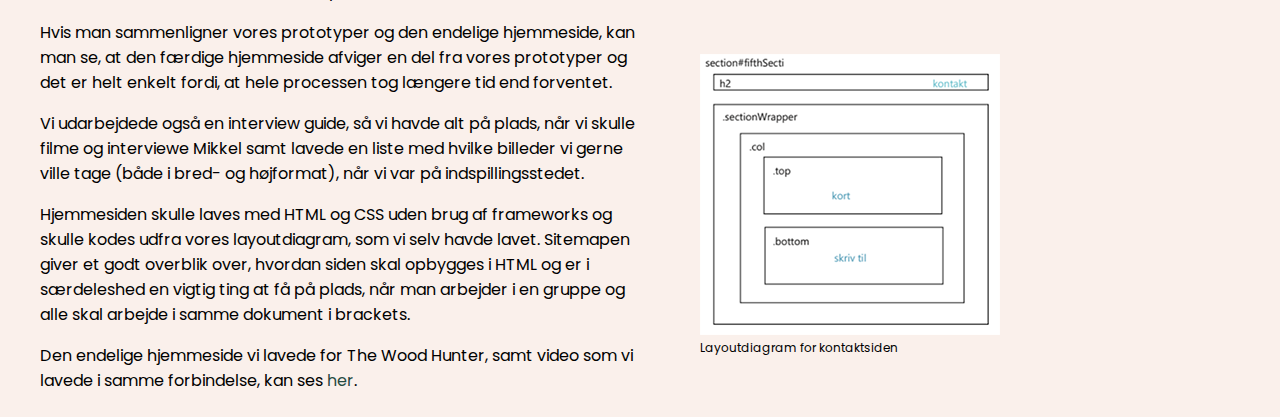
==== commit 10f44d8e: "slettet billede" ====
--- a/content.html
+++ b/content.html
@@ -136,10 +136,7 @@
 
             </div>
             <div class="col">
-                <figure>
-                    <img id="royaltyfree" src="filmklip.png" alt="billede af film-optagelse">
-                    <figcaption>Photo credit: Martin Lopez, pexels.com</figcaption>
-                </figure>
+
                 <video id="filmen" controls>
                     <source src=the%20wood%20hunter.mp4 type="video/mp4">
                 </video>
--- a/style.css
+++ b/style.css
@@ -944,9 +944,7 @@
 
 }
 
-#royaltyfree {
-    margin-top: 130px;
-}
+
 
 
 #filmen {
@@ -1121,13 +1119,6 @@
 
 
 
-    #royaltyfree {
-        margin-top: -18px;
-        width: 434px;
-        height: 300px;
-        margin-left: -96px;
-    }
-
     #filmen {
         margin-top: -18px;
         width: 434px;
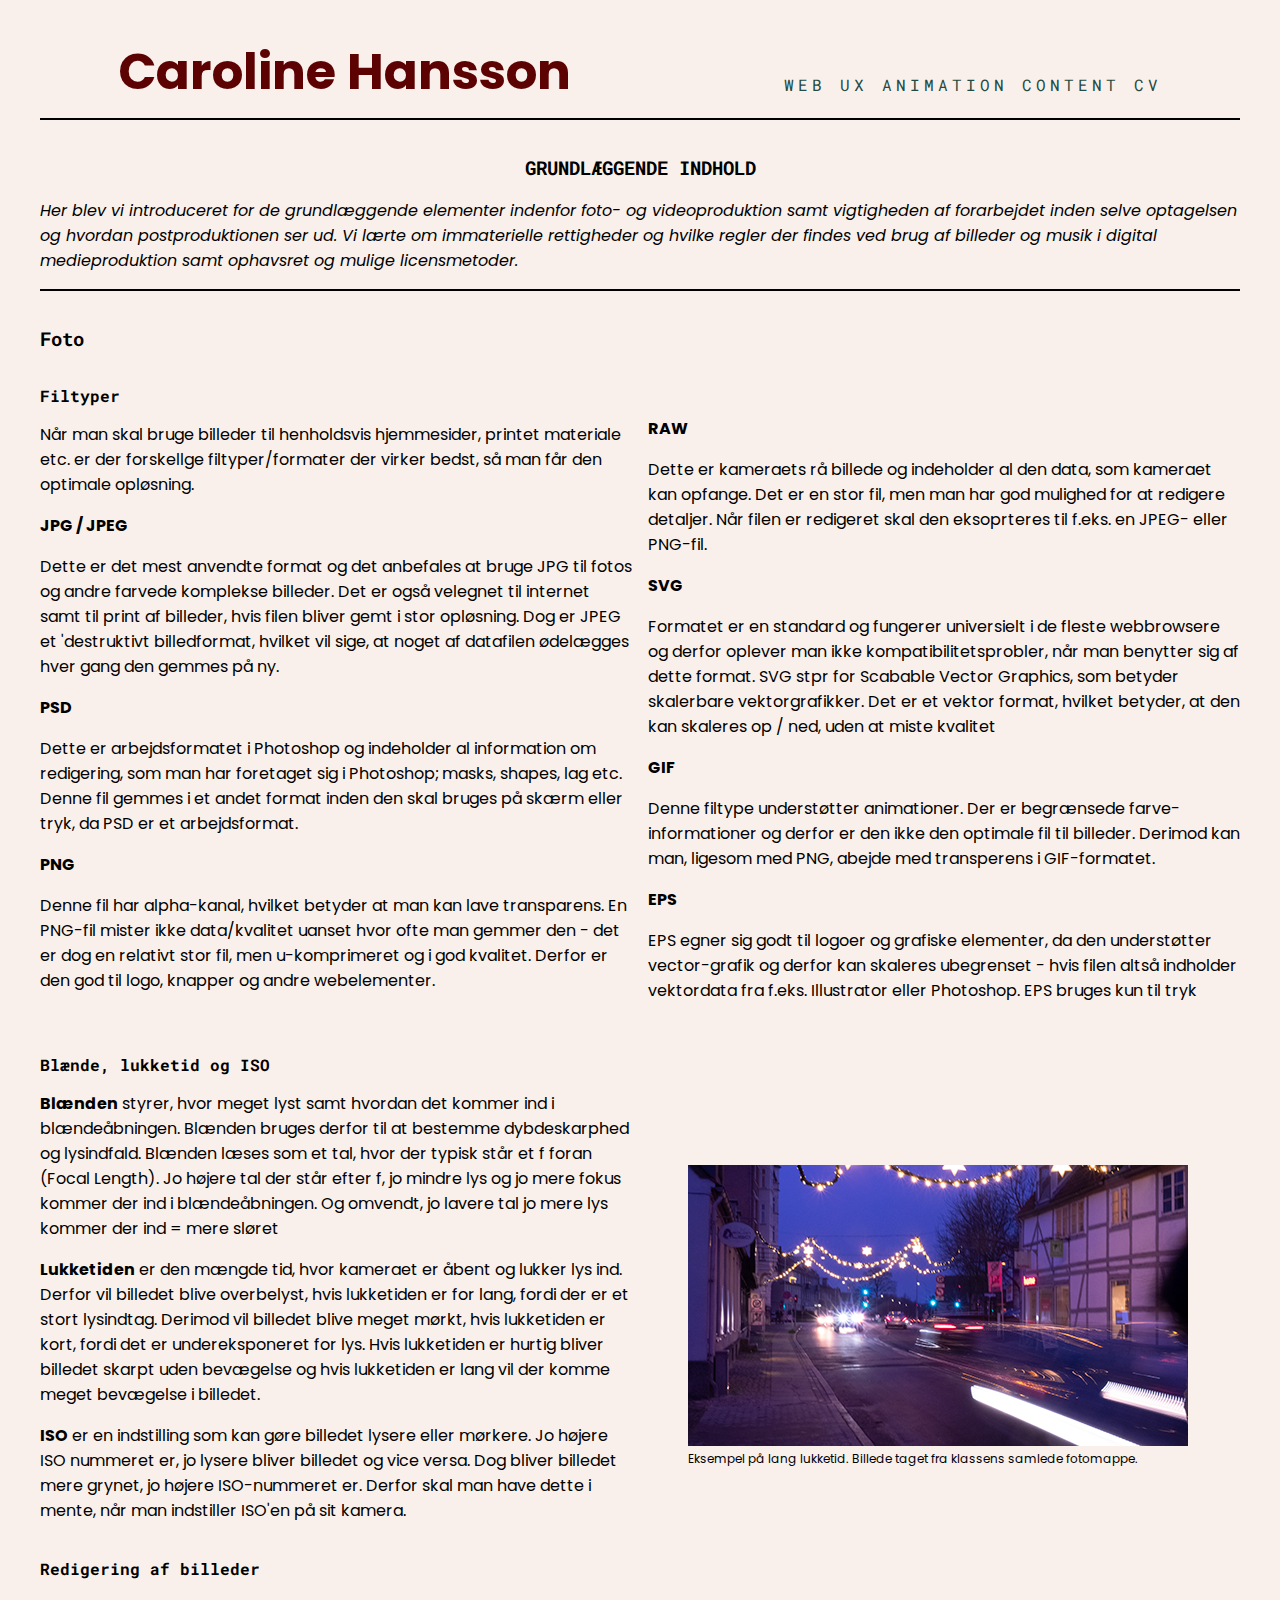
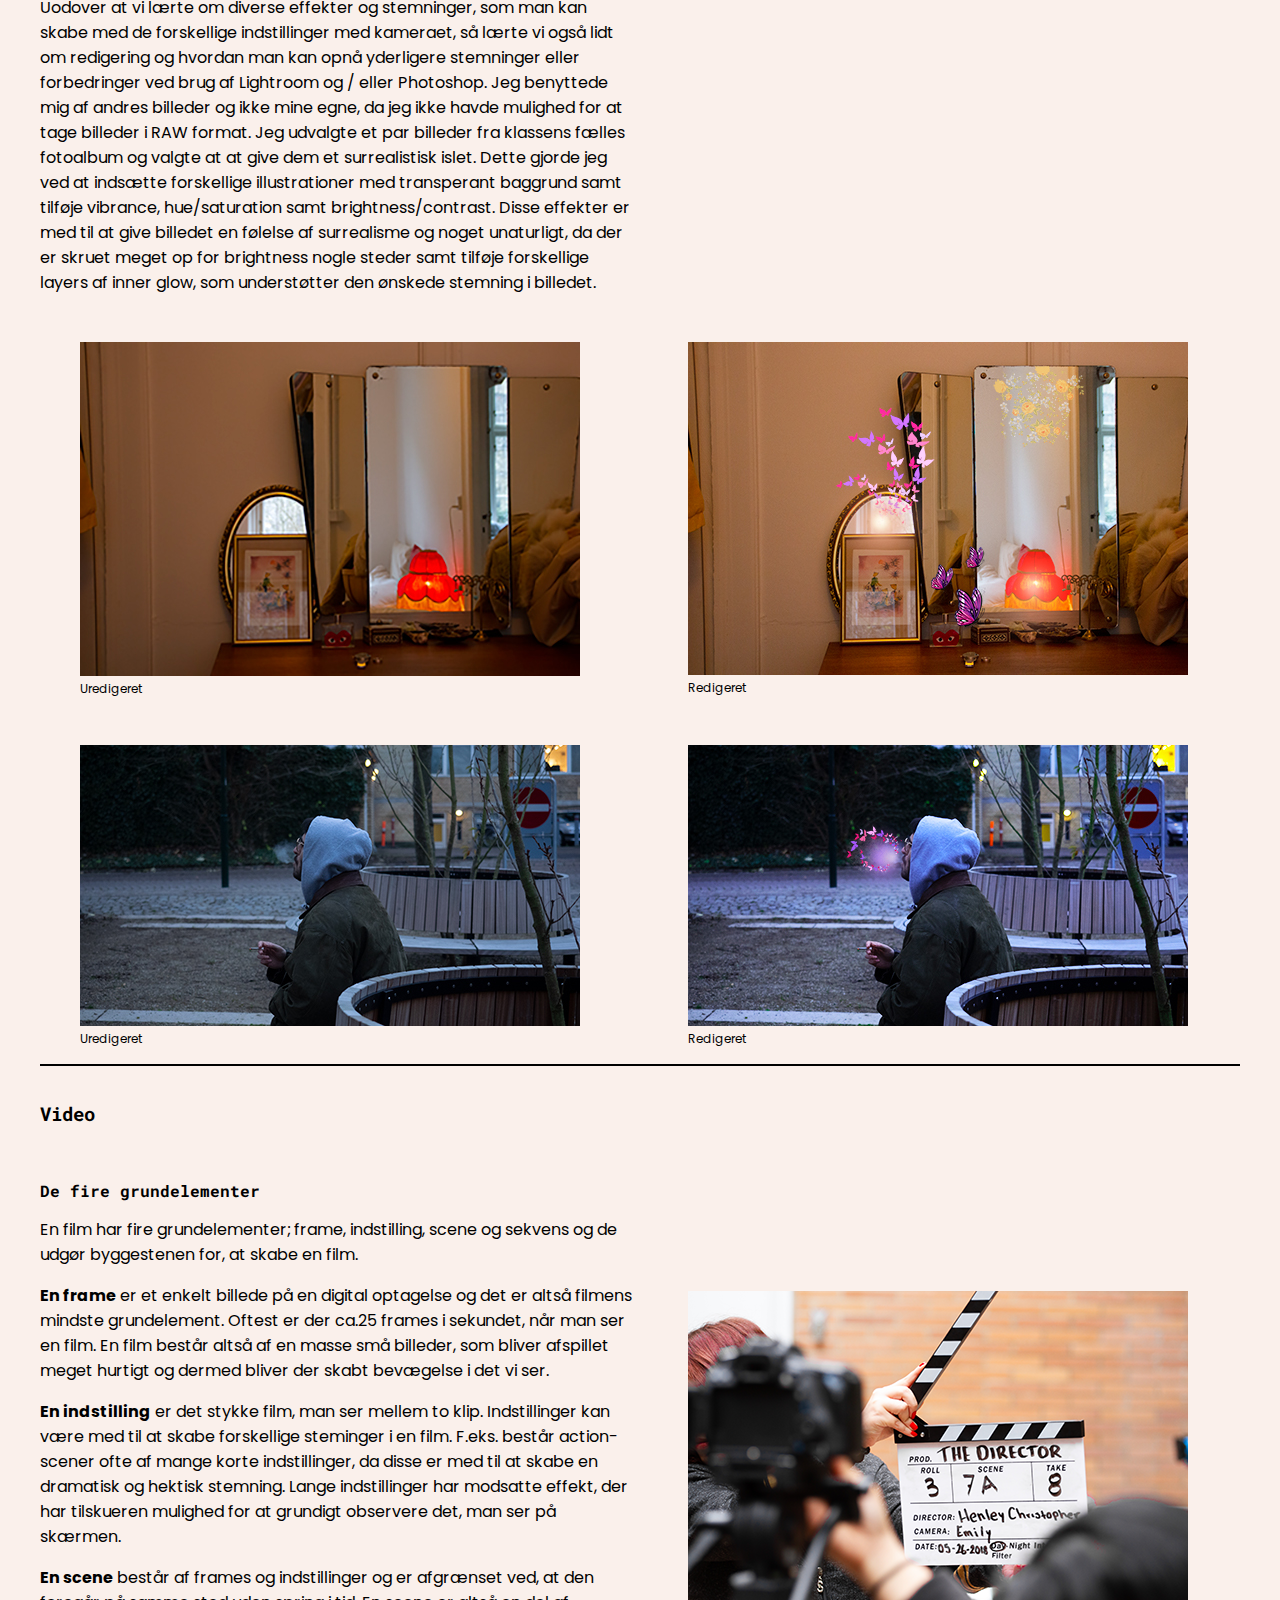
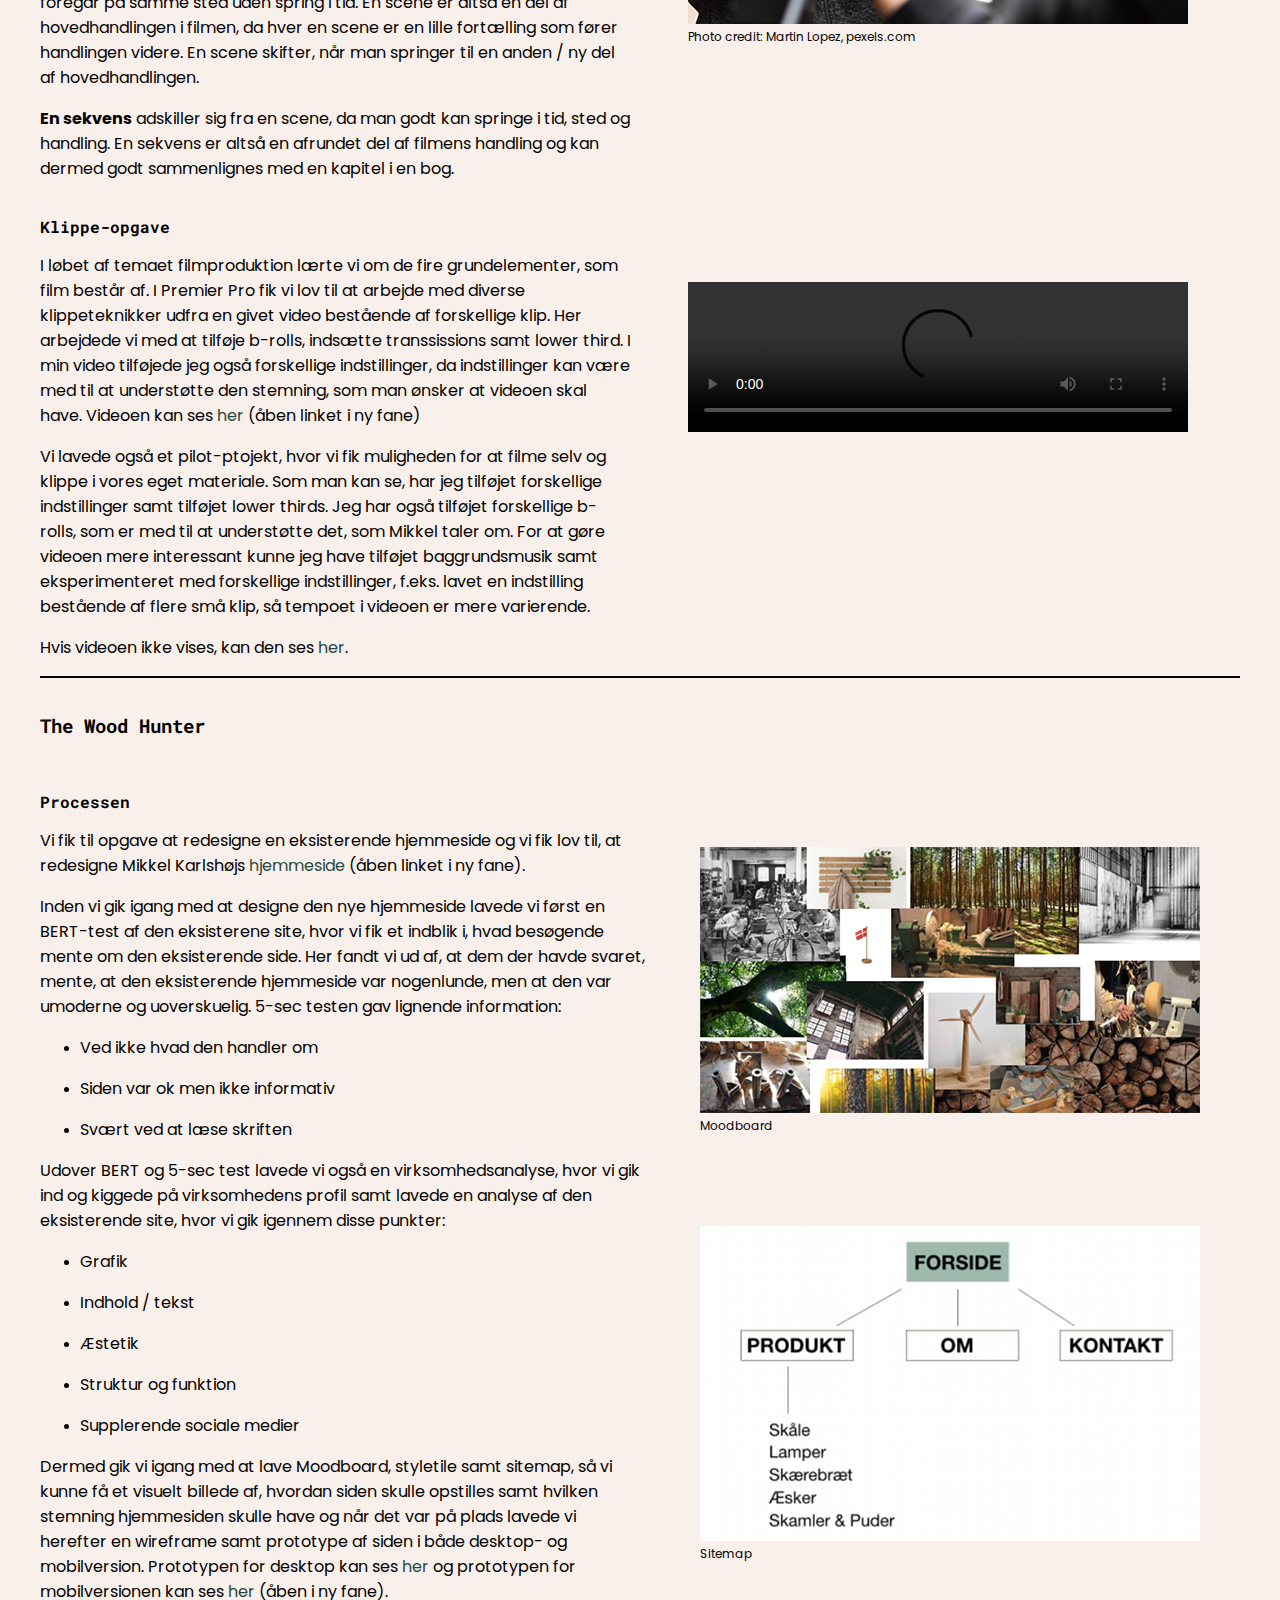
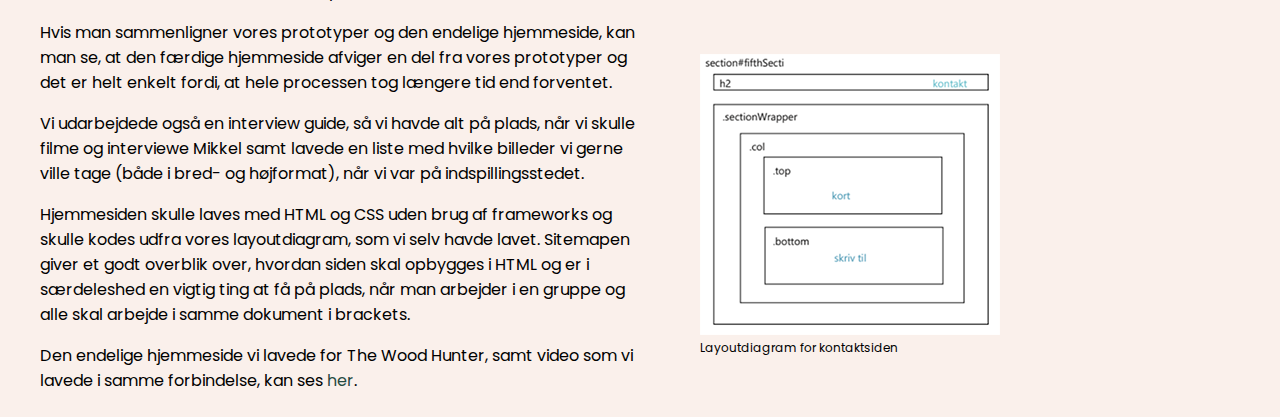
==== commit b6053db7: "tilføjet" ====
--- a/content.html
+++ b/content.html
@@ -136,7 +136,10 @@
 
             </div>
             <div class="col">
-
+                <figure>
+                    <img id="royaltyfree" src="filmklip.png" alt="billede af film-optagelse">
+                    <figcaption>Photo credit: Martin Lopez, pexels.com</figcaption>
+                </figure>
                 <video id="filmen" controls>
                     <source src=the%20wood%20hunter.mp4 type="video/mp4">
                 </video>
--- a/style.css
+++ b/style.css
@@ -944,7 +944,9 @@
 
 }
 
-
+#royaltyfree {
+    margin-top: 130px;
+}
 
 
 #filmen {
@@ -1119,6 +1121,13 @@
 
 
 
+    #royaltyfree {
+        margin-top: -18px;
+        width: 434px;
+        height: 300px;
+        margin-left: -96px;
+    }
+
     #filmen {
         margin-top: -18px;
         width: 434px;
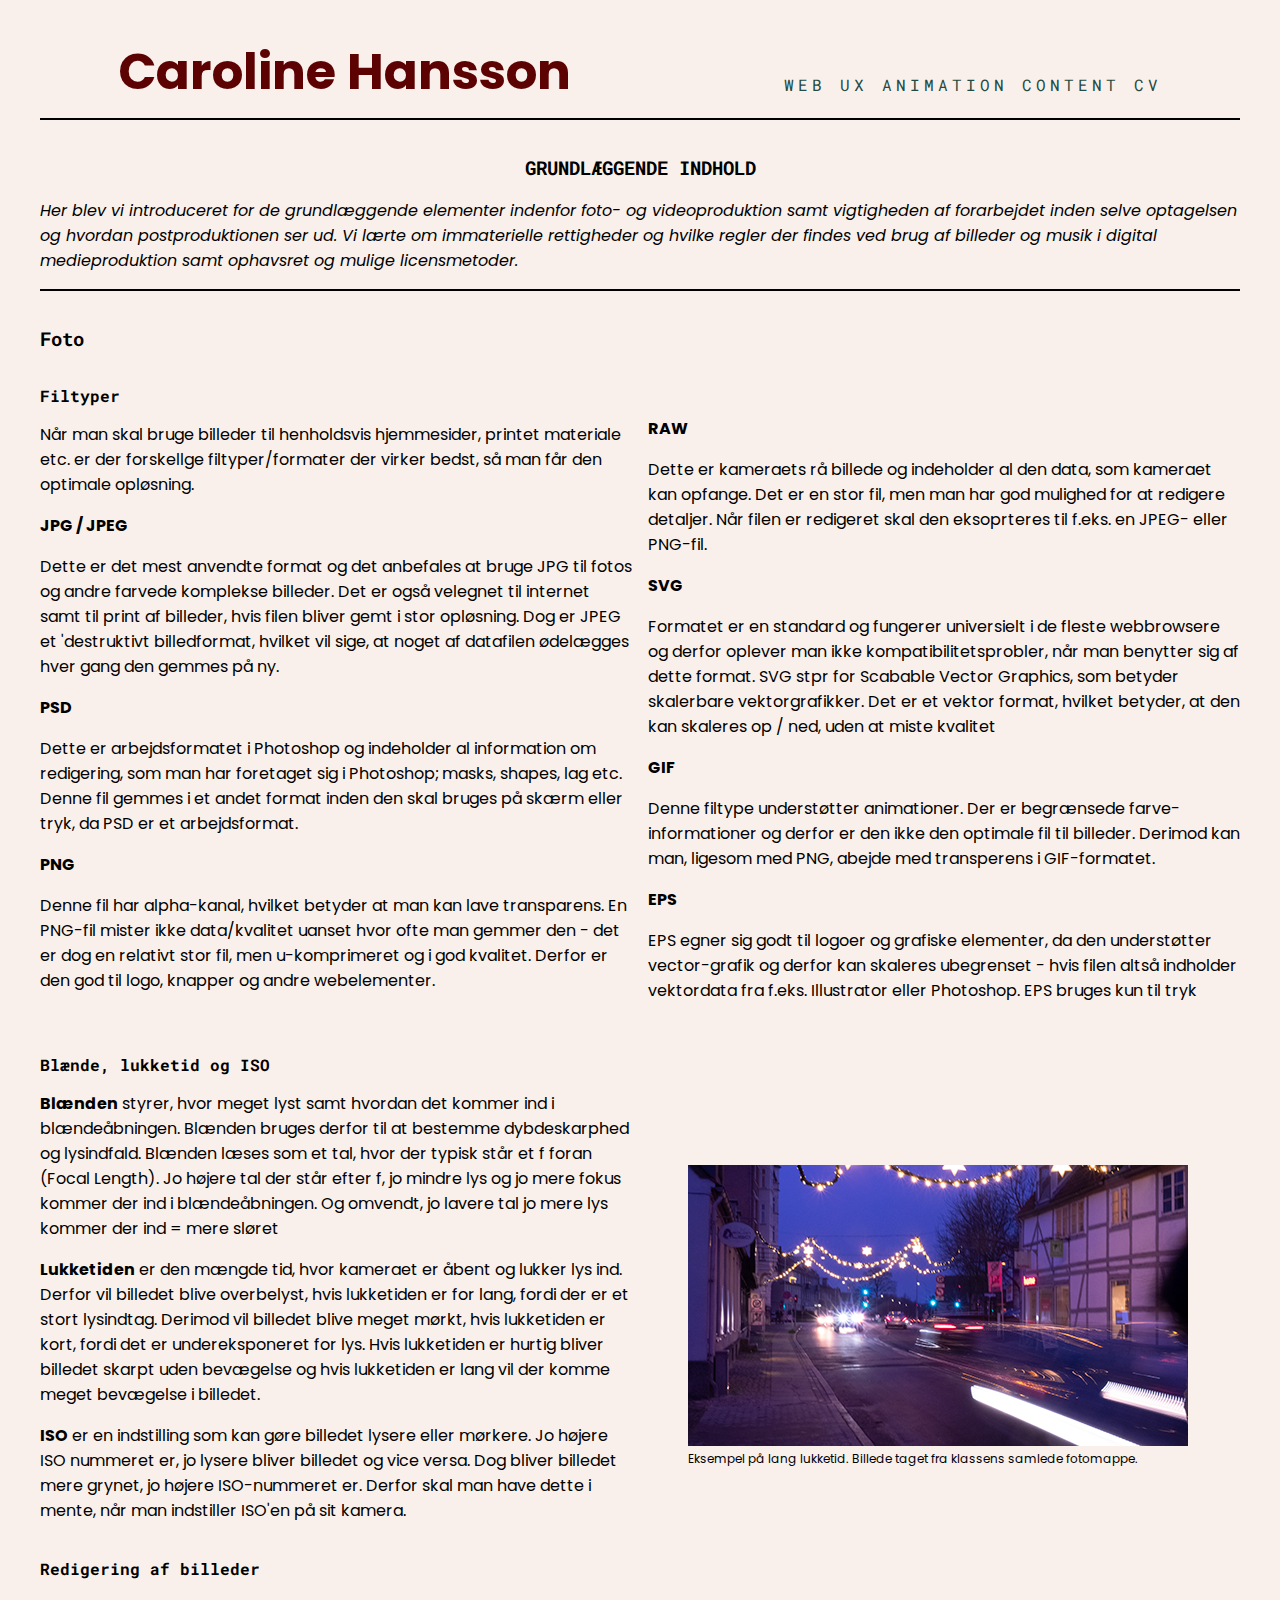
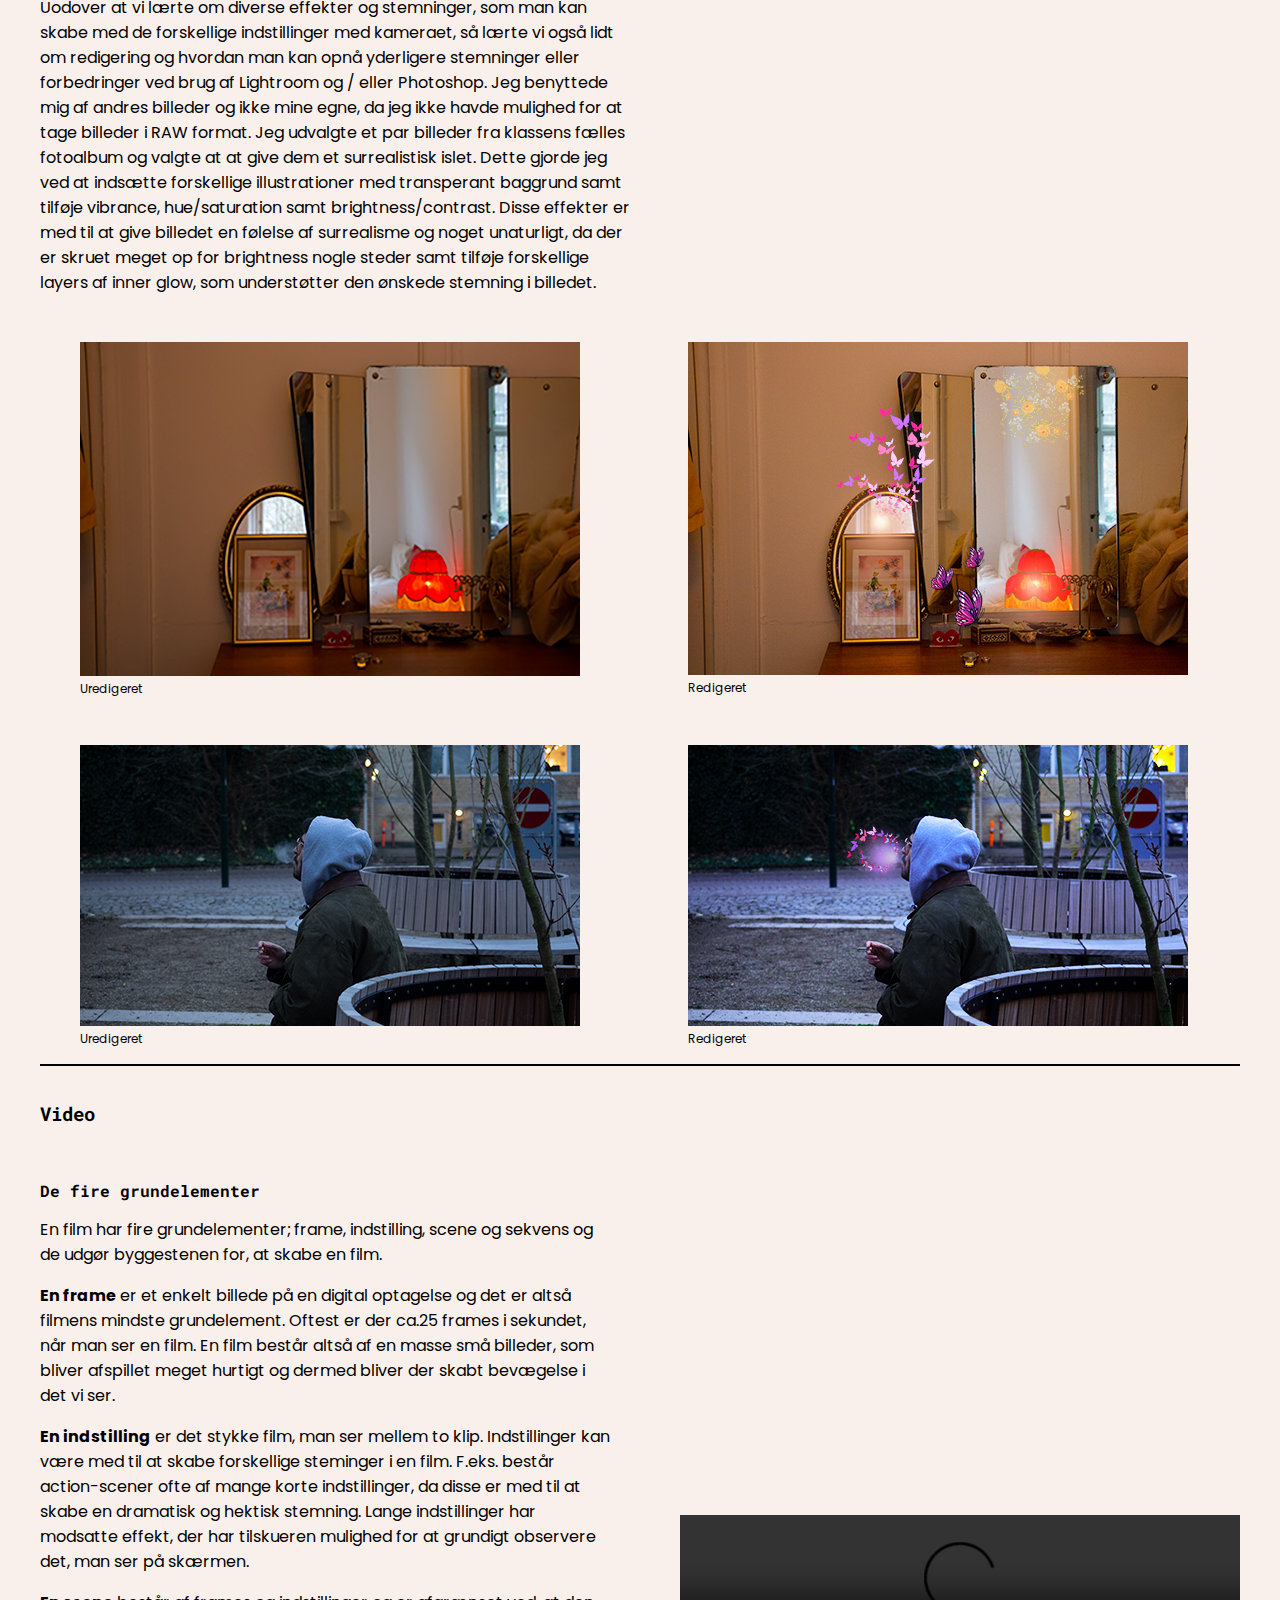
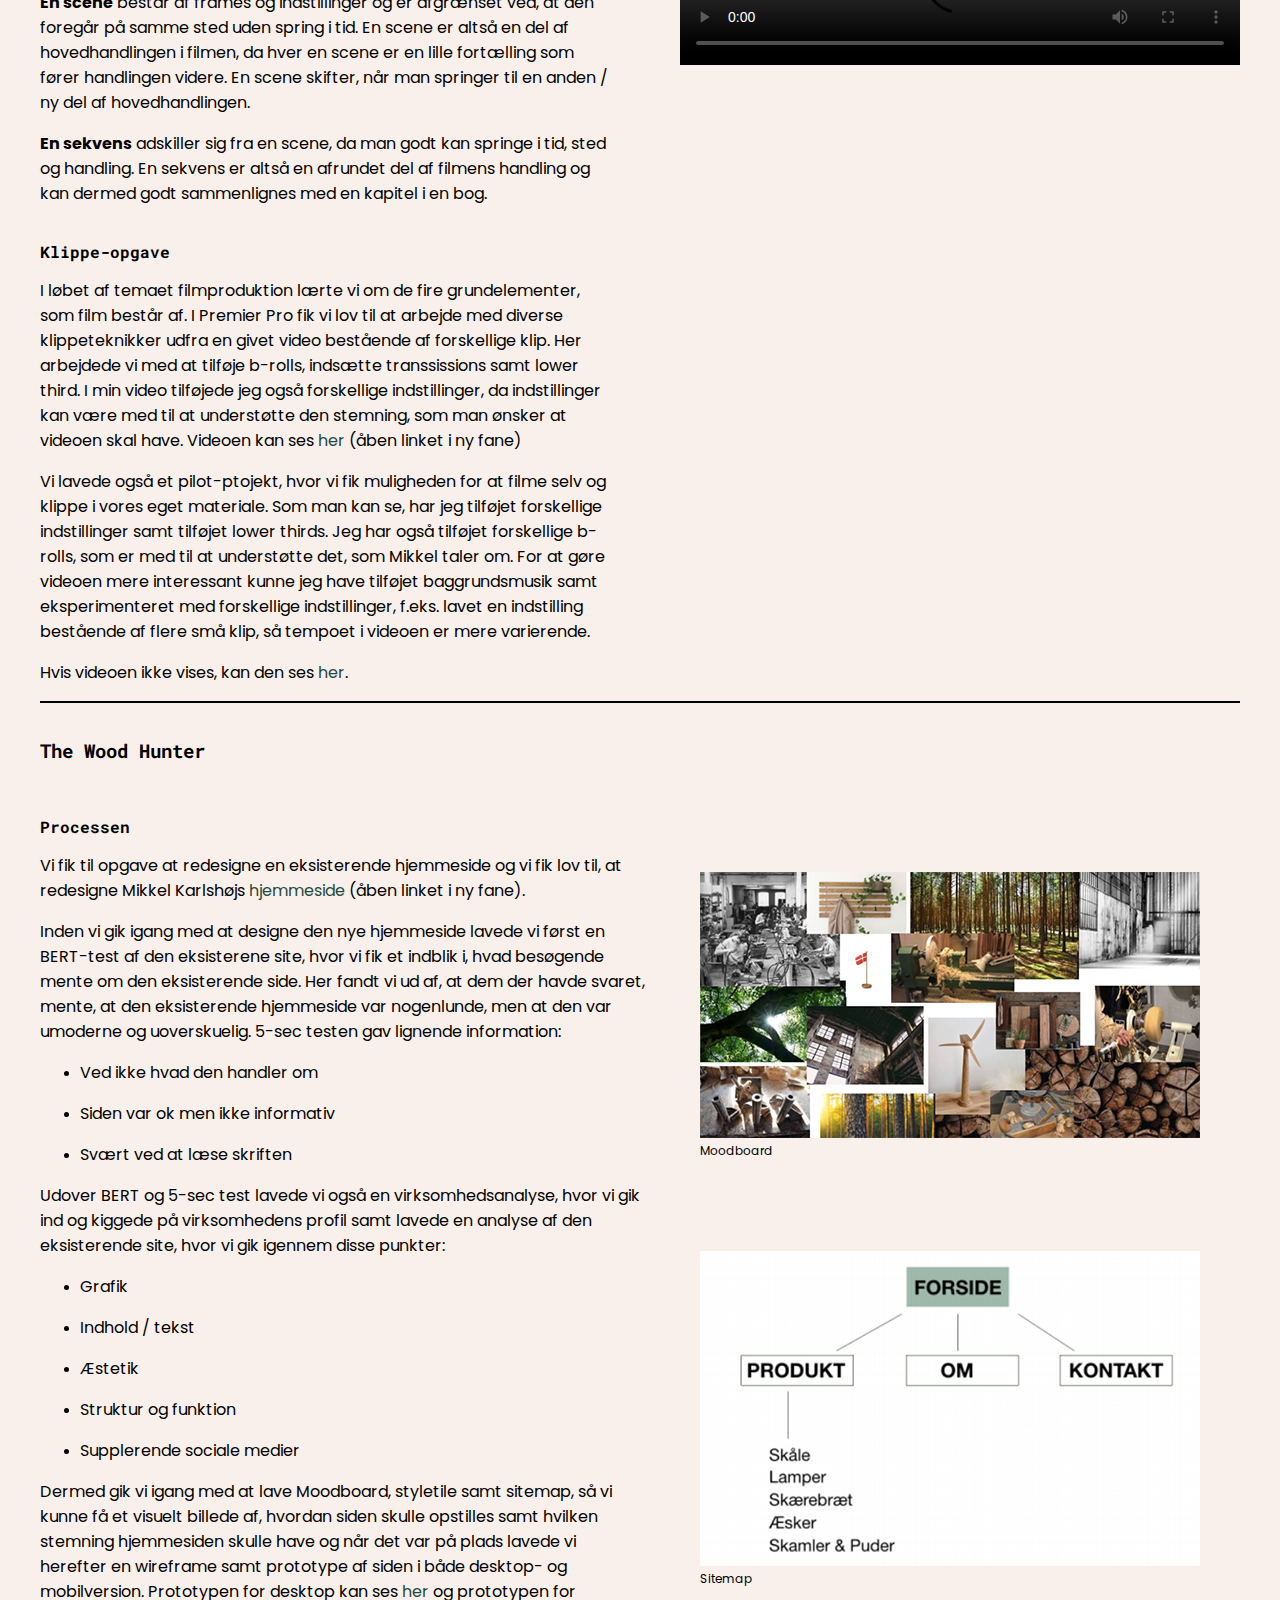
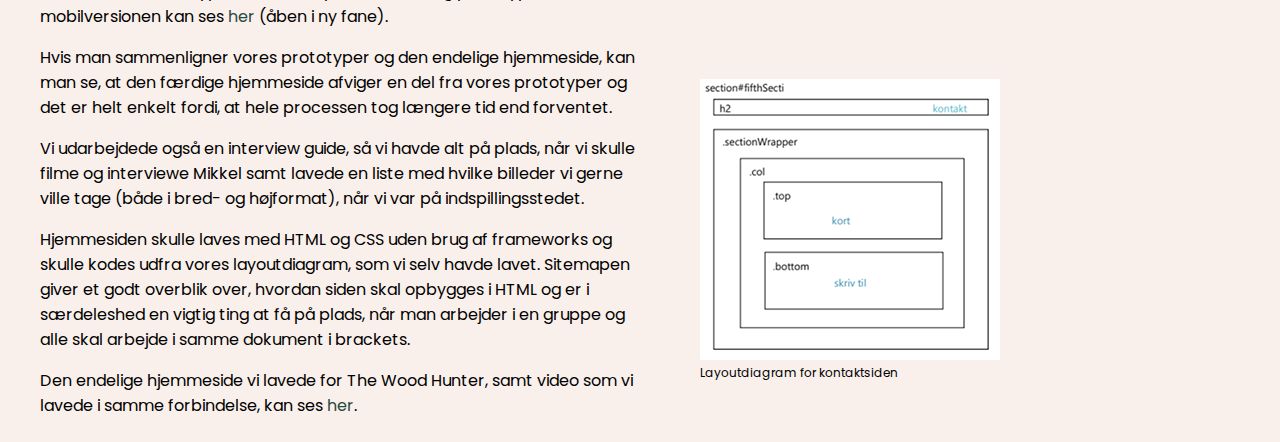
==== commit a00423ef: "ændring" ====
--- a/content.html
+++ b/content.html
@@ -136,10 +136,7 @@
 
             </div>
             <div class="col">
-                <figure>
-                    <img id="royaltyfree" src="filmklip.png" alt="billede af film-optagelse">
-                    <figcaption>Photo credit: Martin Lopez, pexels.com</figcaption>
-                </figure>
+
                 <video id="filmen" controls>
                     <source src=the%20wood%20hunter.mp4 type="video/mp4">
                 </video>
--- a/style.css
+++ b/style.css
@@ -944,15 +944,11 @@
 
 }
 
-#royaltyfree {
-    margin-top: 130px;
-}
-
 
 #filmen {
-    width: 500px;
-    margin-top: 220px;
-    margin-left: 40px;
+    width: 560px;
+    margin-top: 370px;
+    margin-left: 50px;
 }
 
 
@@ -1121,12 +1117,6 @@
 
 
 
-    #royaltyfree {
-        margin-top: -18px;
-        width: 434px;
-        height: 300px;
-        margin-left: -96px;
-    }
 
     #filmen {
         margin-top: -18px;
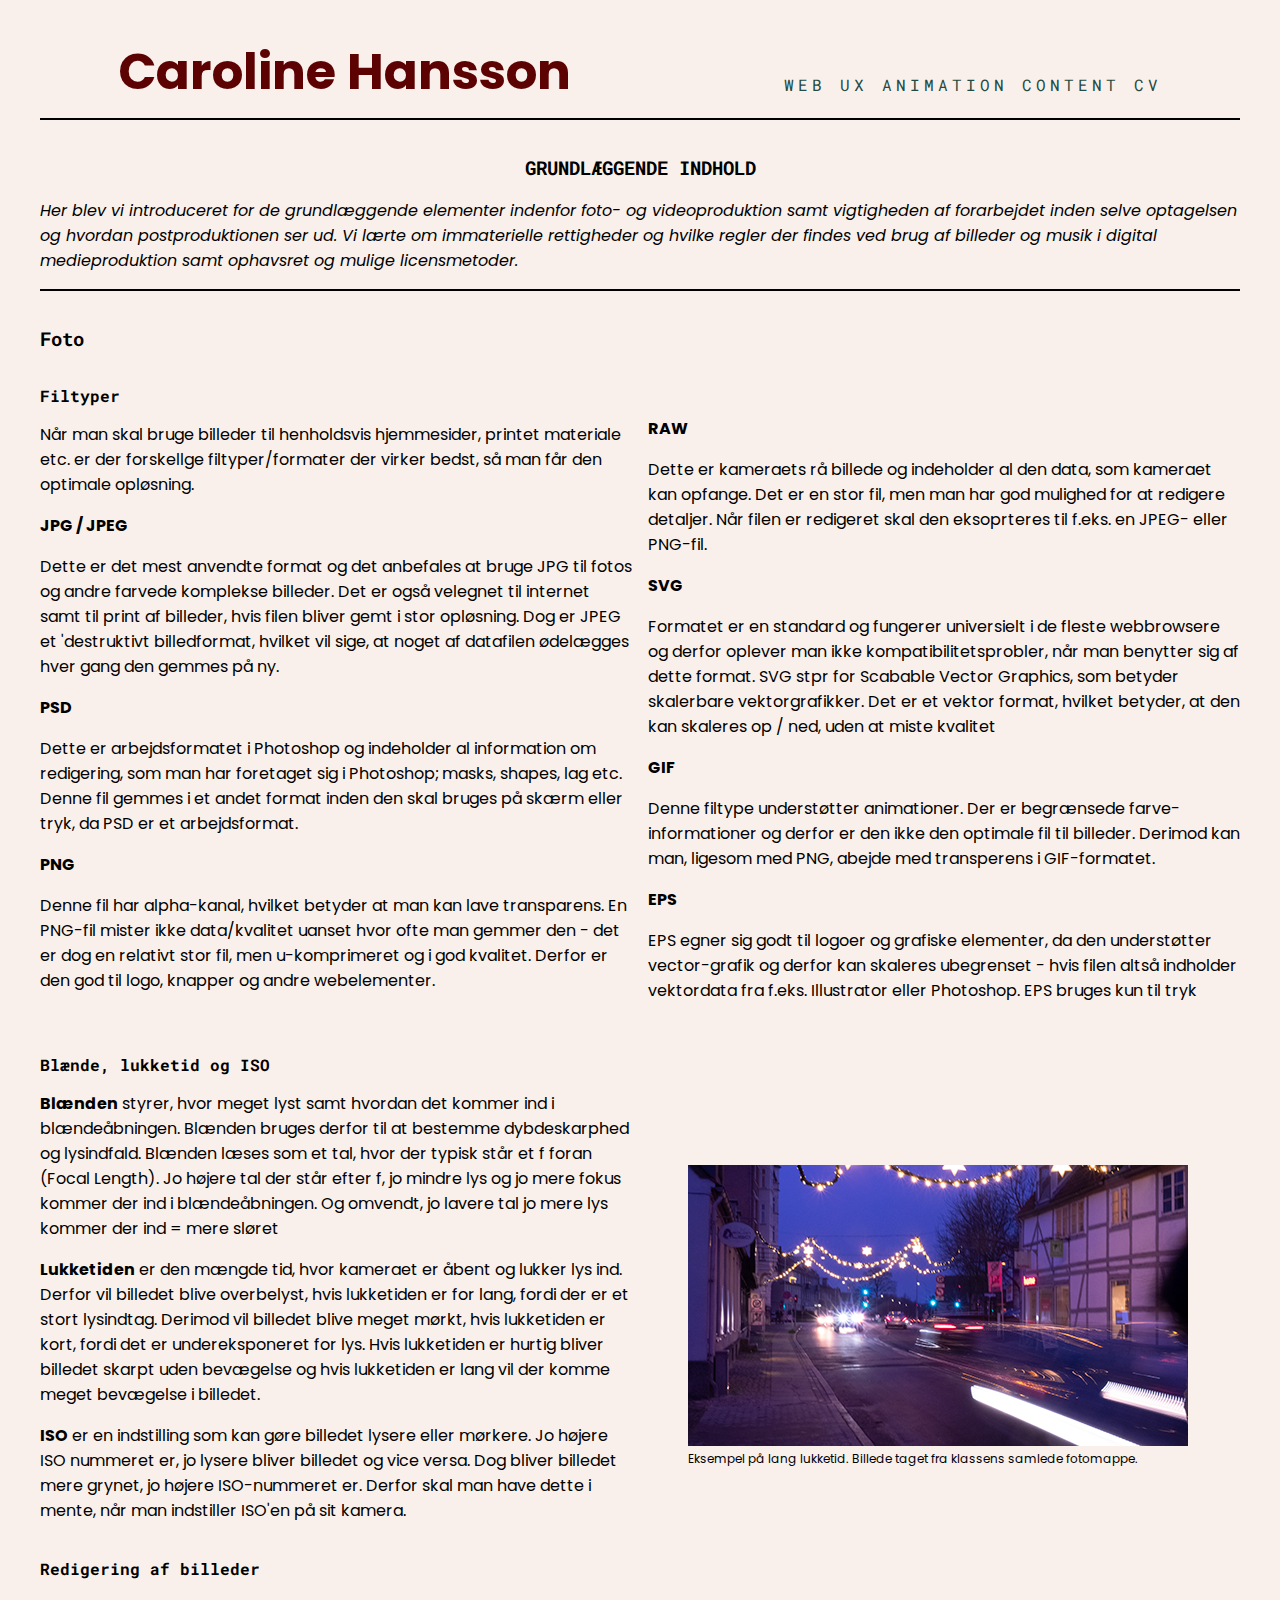
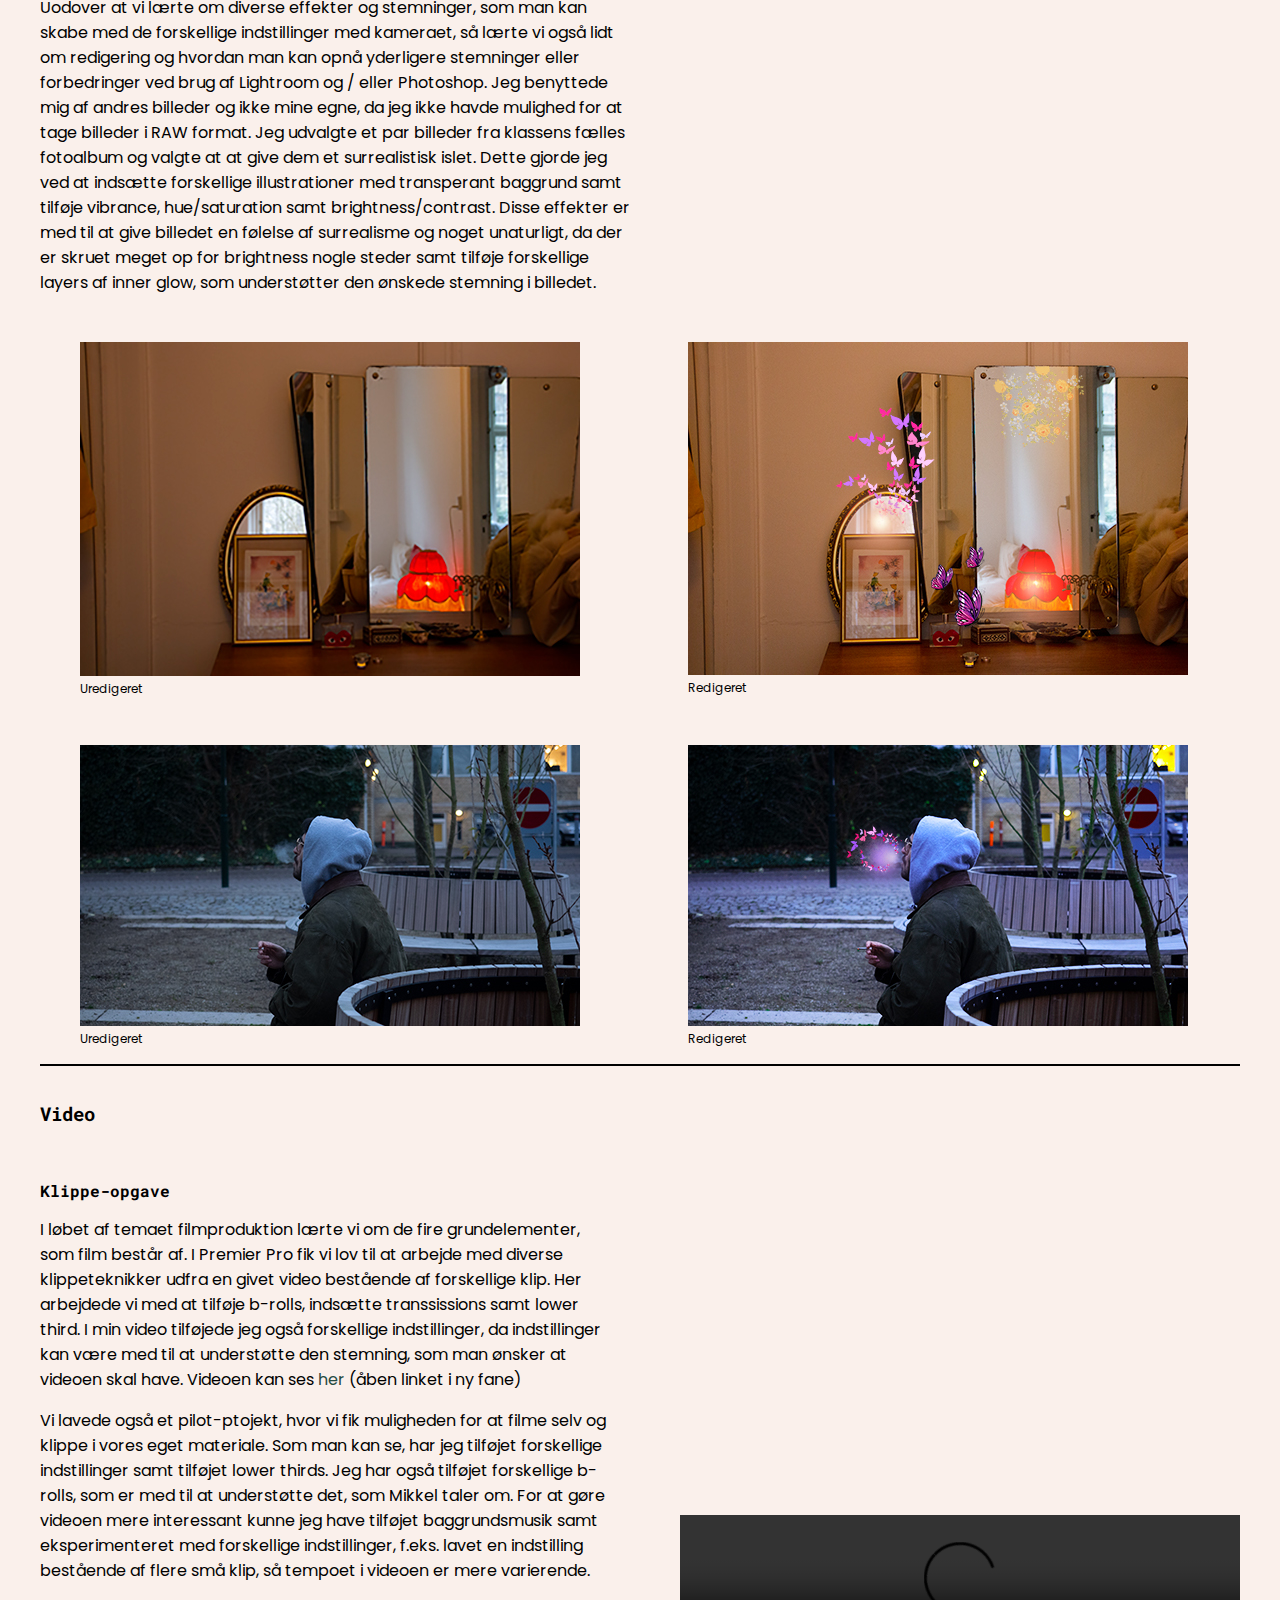
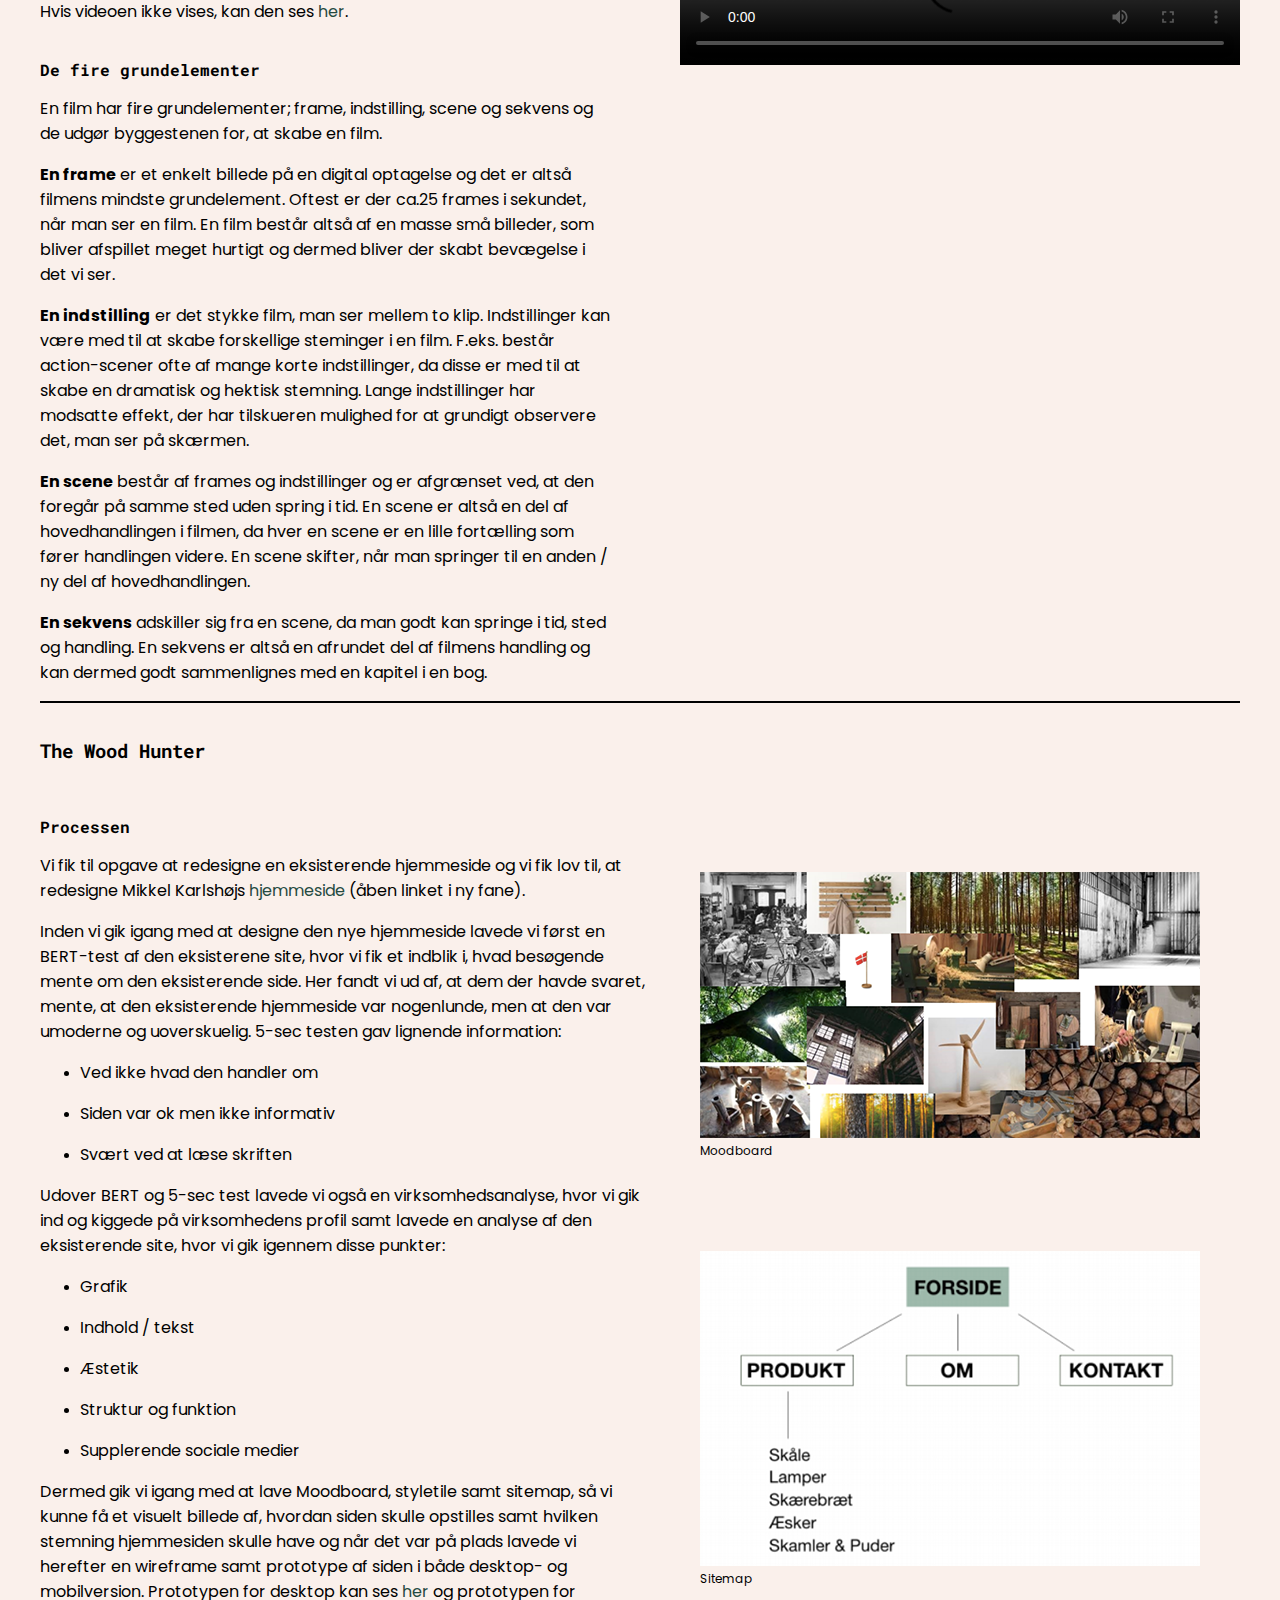
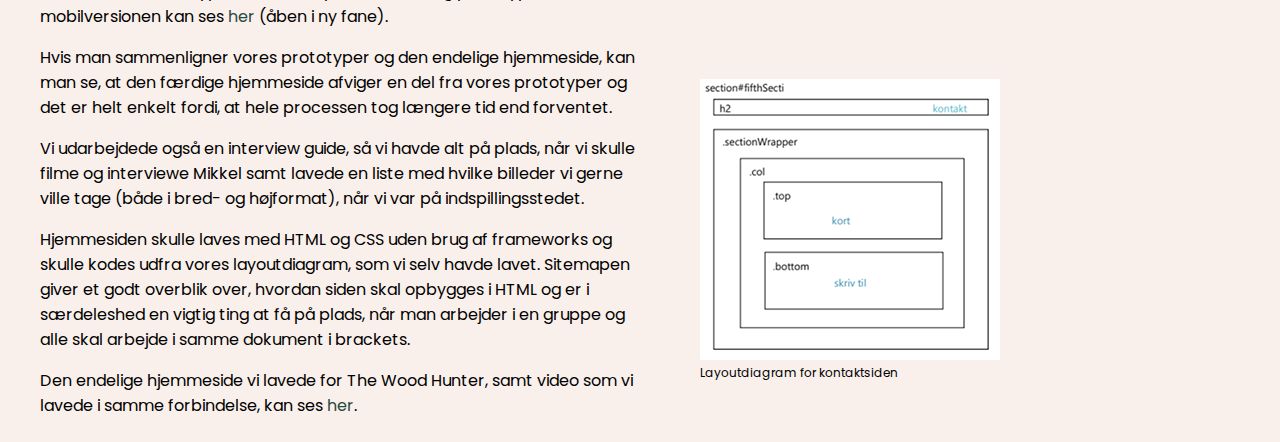
==== commit 839ed7c6: "ændring i opstilling" ====
--- a/content.html
+++ b/content.html
@@ -123,17 +123,22 @@
         <h3>Video</h3>
         <div class="sectionWrapper">
             <div class="colLeft">
+                <h4>Klippe-opgave</h4>
+                <p>I løbet af temaet filmproduktion lærte vi om de fire grundelementer, som film består af. I Premier Pro fik vi lov til at arbejde med diverse klippeteknikker udfra en givet video bestående af forskellige klip. Her arbejdede vi med at tilføje b-rolls, indsætte transsissions samt lower third. I min video tilføjede jeg også forskellige indstillinger, da indstillinger kan være med til at understøtte den stemning, som man ønsker at videoen skal have. Videoen kan ses <a href="http://carolinehansson.dk/kea/05_content/01_pilot/05_01_b/klippeopgaven_b.mp4"> her</a> (åben linket i ny fane)</p>
+                <p>Vi lavede også et pilot-ptojekt, hvor vi fik muligheden for at filme selv og klippe i vores eget materiale. Som man kan se, har jeg tilføjet forskellige indstillinger samt tilføjet lower thirds. Jeg har også tilføjet forskellige b-rolls, som er med til at understøtte det, som Mikkel taler om. For at gøre videoen mere interessant kunne jeg have tilføjet baggrundsmusik samt eksperimenteret med forskellige indstillinger, f.eks. lavet en indstilling bestående af flere små klip, så tempoet i videoen er mere varierende. </p>
+                <p>Hvis videoen ikke vises, kan den ses <a href="https://www.youtube.com/watch?v=AqppdxXkQQg"> her</a>.</p>
+
+
+
+
+
+
                 <h4>De fire grundelementer</h4>
                 <p>En film har fire grundelementer; frame, indstilling, scene og sekvens og de udgør byggestenen for, at skabe en film.</p>
                 <p><b>En frame</b> er et enkelt billede på en digital optagelse og det er altså filmens mindste grundelement. Oftest er der ca.25 frames i sekundet, når man ser en film. En film består altså af en masse små billeder, som bliver afspillet meget hurtigt og dermed bliver der skabt bevægelse i det vi ser.</p>
                 <p><b>En indstilling</b> er det stykke film, man ser mellem to klip. Indstillinger kan være med til at skabe forskellige steminger i en film. F.eks. består action-scener ofte af mange korte indstillinger, da disse er med til at skabe en dramatisk og hektisk stemning. Lange indstillinger har modsatte effekt, der har tilskueren mulighed for at grundigt observere det, man ser på skærmen.</p>
                 <p><b>En scene</b> består af frames og indstillinger og er afgrænset ved, at den foregår på samme sted uden spring i tid. En scene er altså en del af hovedhandlingen i filmen, da hver en scene er en lille fortælling som fører handlingen videre. En scene skifter, når man springer til en anden / ny del af hovedhandlingen.</p>
                 <p><b>En sekvens</b> adskiller sig fra en scene, da man godt kan springe i tid, sted og handling. En sekvens er altså en afrundet del af filmens handling og kan dermed godt sammenlignes med en kapitel i en bog.</p>
-                <h4>Klippe-opgave</h4>
-                <p>I løbet af temaet filmproduktion lærte vi om de fire grundelementer, som film består af. I Premier Pro fik vi lov til at arbejde med diverse klippeteknikker udfra en givet video bestående af forskellige klip. Her arbejdede vi med at tilføje b-rolls, indsætte transsissions samt lower third. I min video tilføjede jeg også forskellige indstillinger, da indstillinger kan være med til at understøtte den stemning, som man ønsker at videoen skal have. Videoen kan ses <a href="http://carolinehansson.dk/kea/05_content/01_pilot/05_01_b/klippeopgaven_b.mp4"> her</a> (åben linket i ny fane)</p>
-                <p>Vi lavede også et pilot-ptojekt, hvor vi fik muligheden for at filme selv og klippe i vores eget materiale. Som man kan se, har jeg tilføjet forskellige indstillinger samt tilføjet lower thirds. Jeg har også tilføjet forskellige b-rolls, som er med til at understøtte det, som Mikkel taler om. For at gøre videoen mere interessant kunne jeg have tilføjet baggrundsmusik samt eksperimenteret med forskellige indstillinger, f.eks. lavet en indstilling bestående af flere små klip, så tempoet i videoen er mere varierende. </p>
-                <p>Hvis videoen ikke vises, kan den ses <a href="https://www.youtube.com/watch?v=AqppdxXkQQg"> her</a>.</p>
-
             </div>
             <div class="col">
 
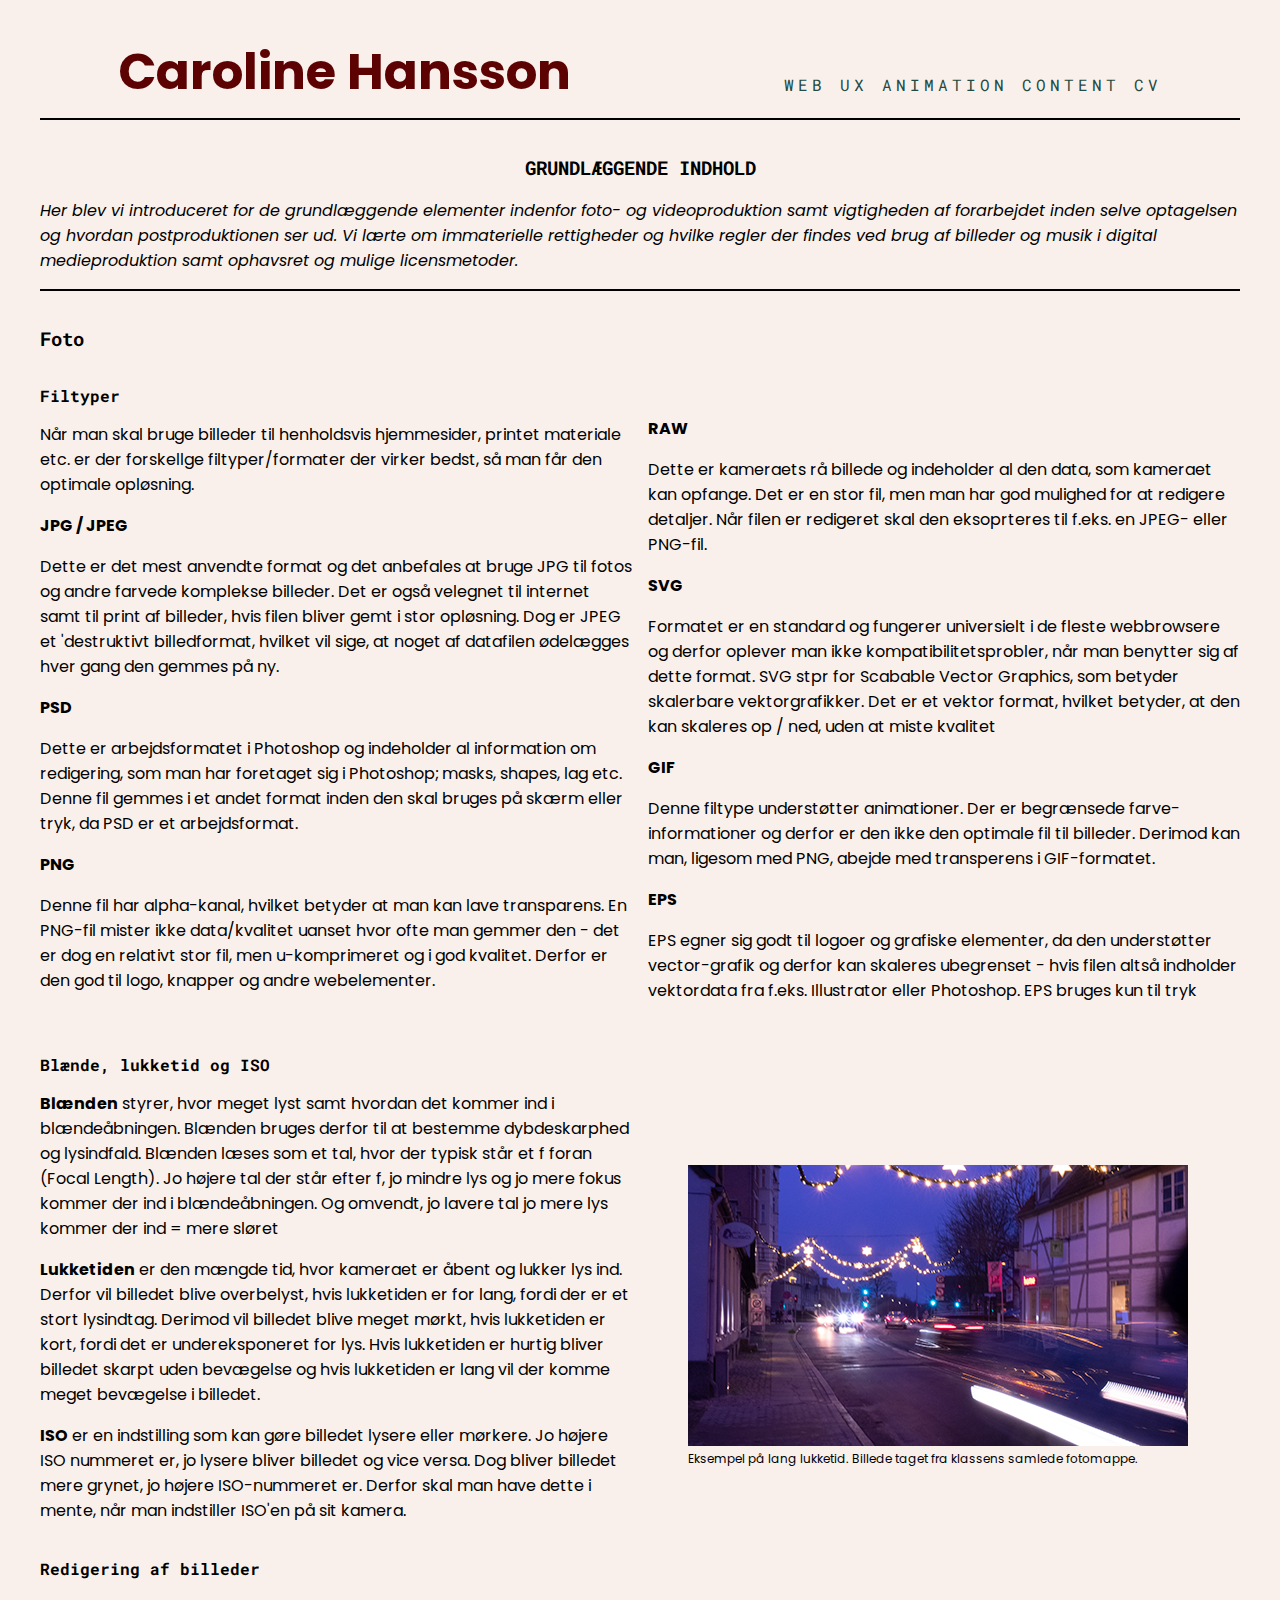
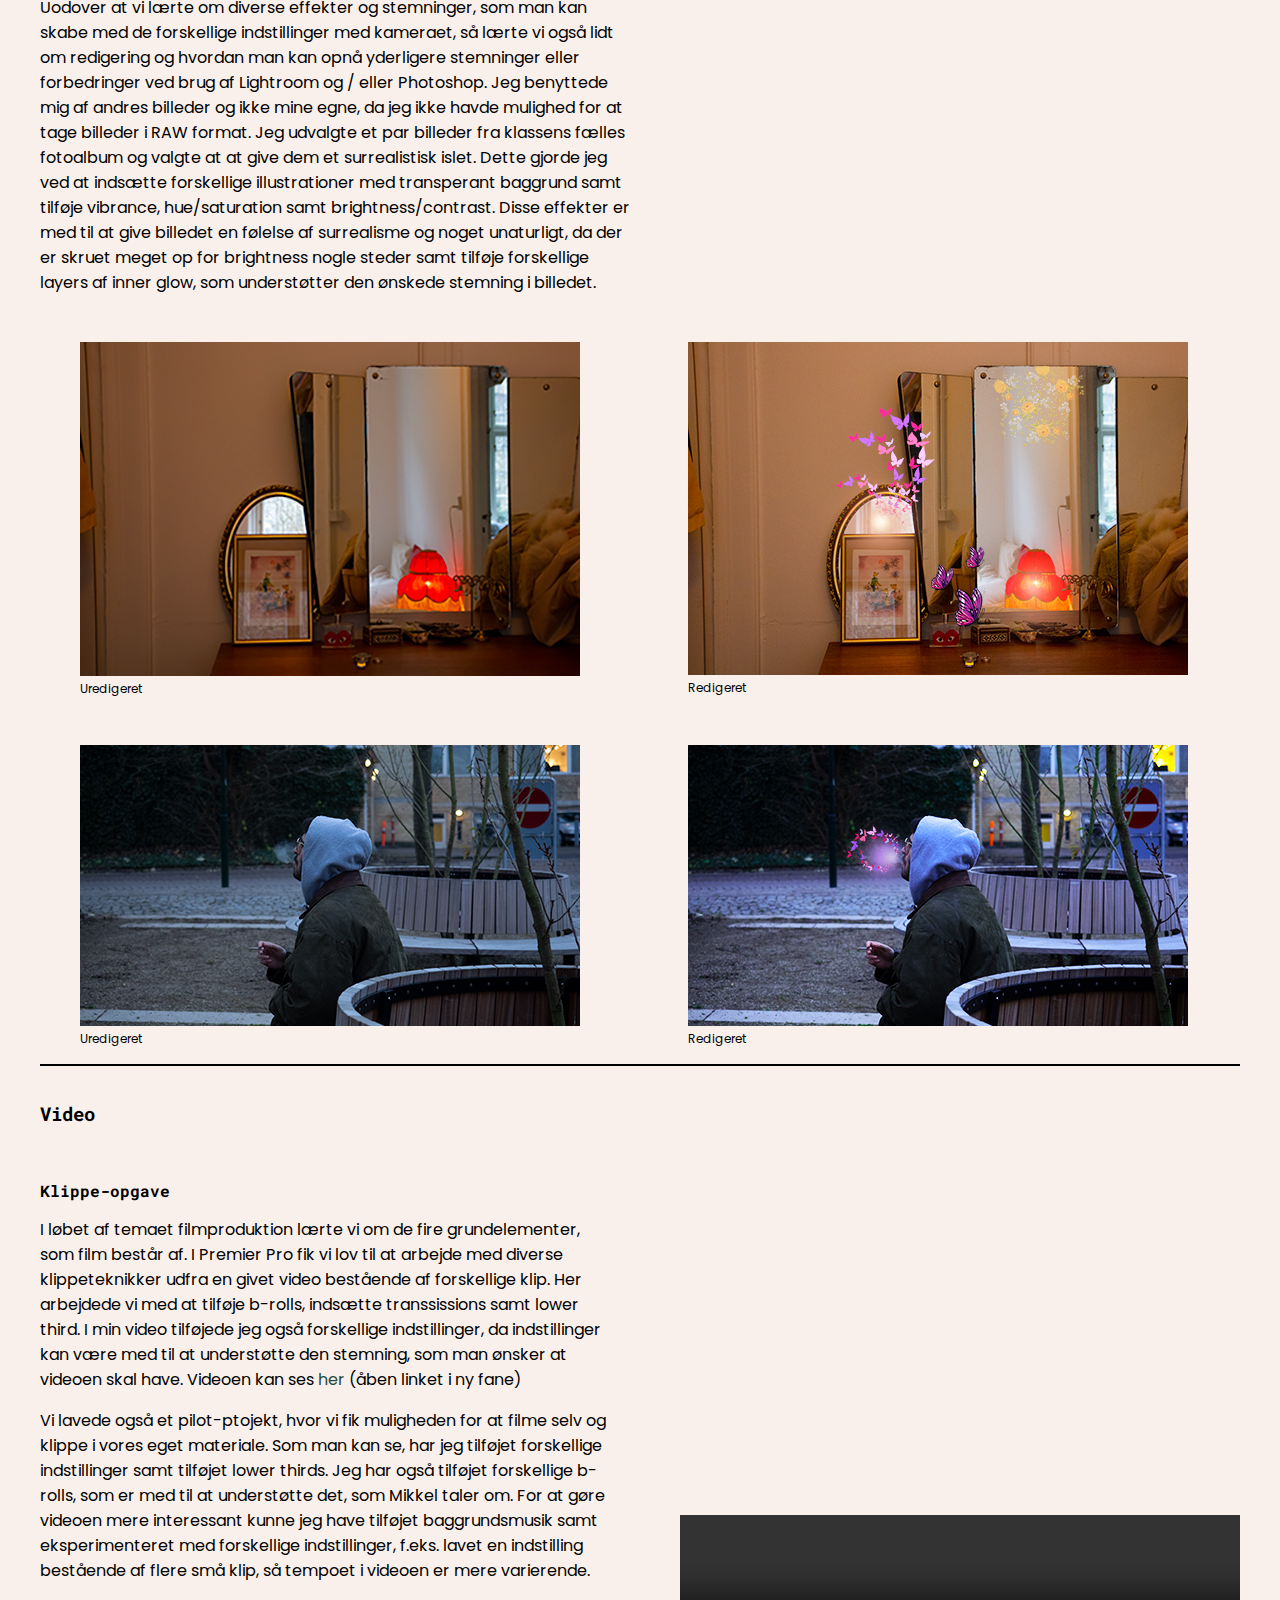
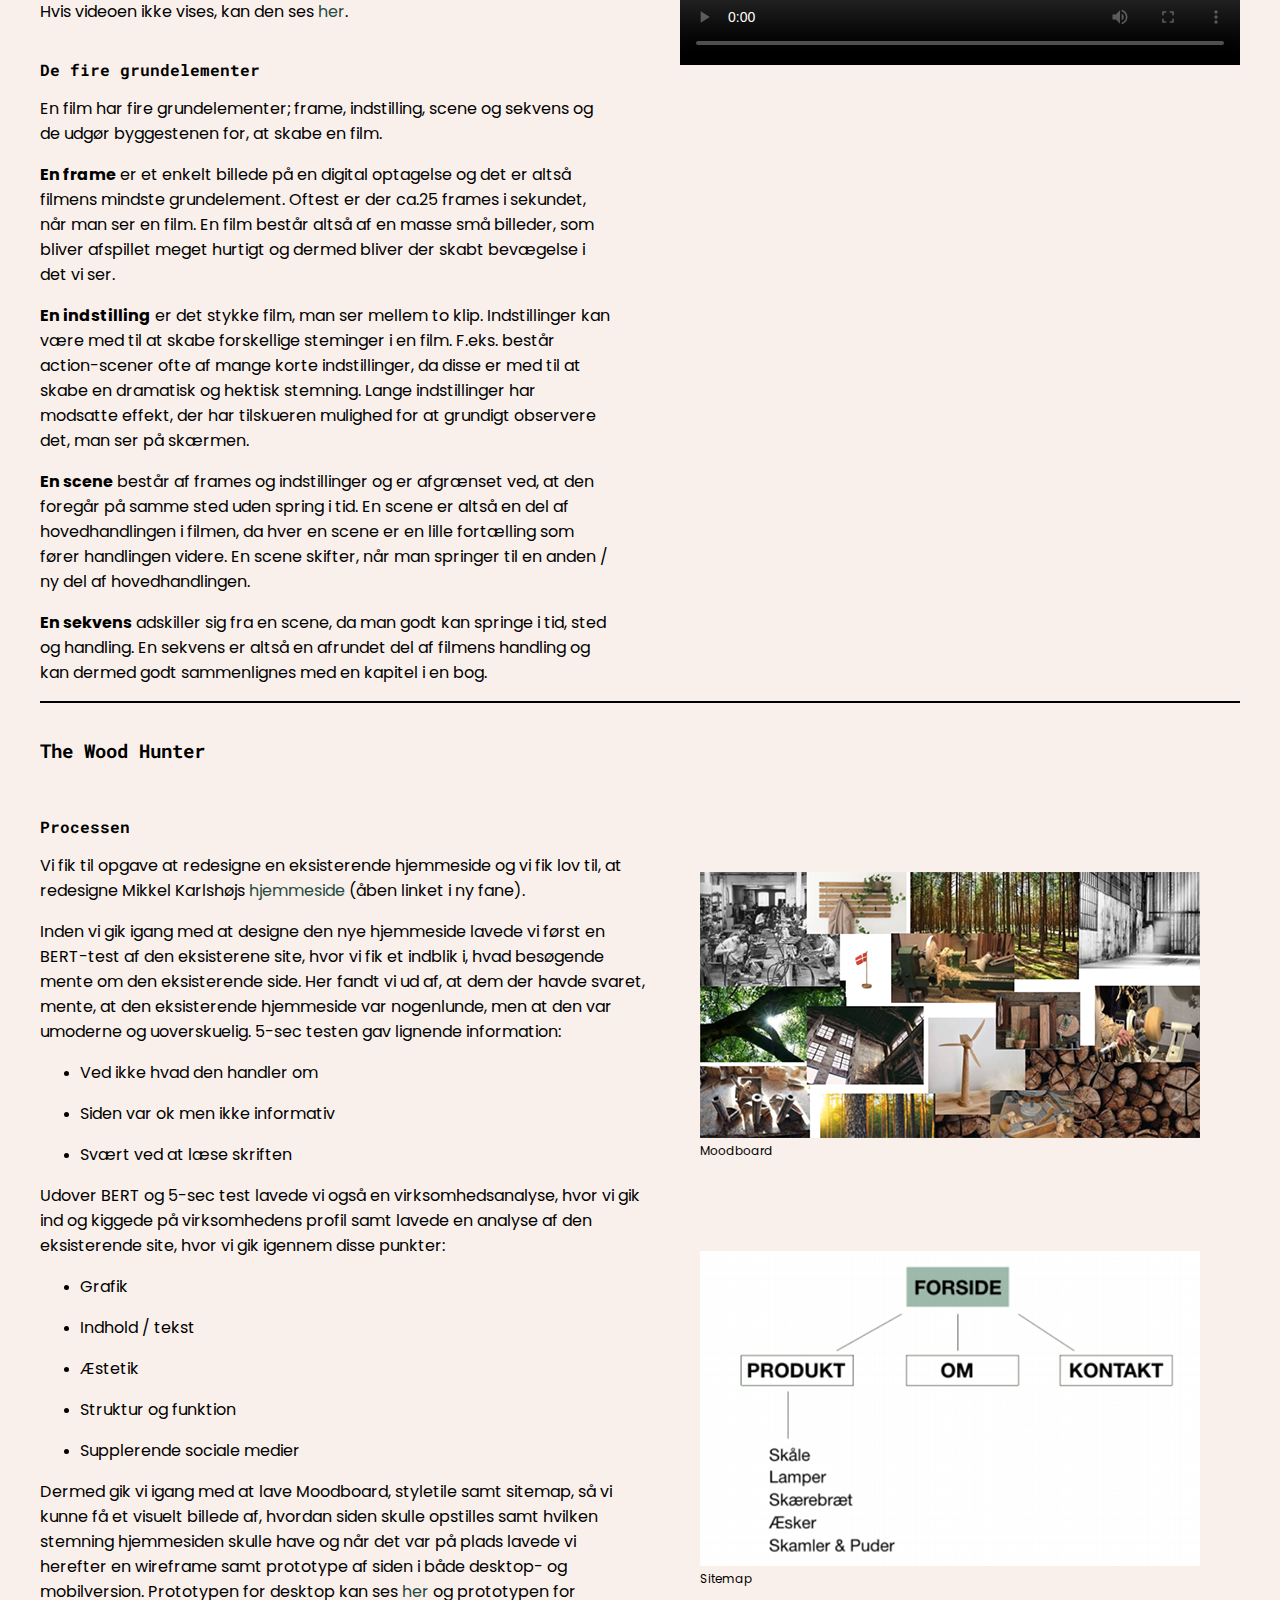
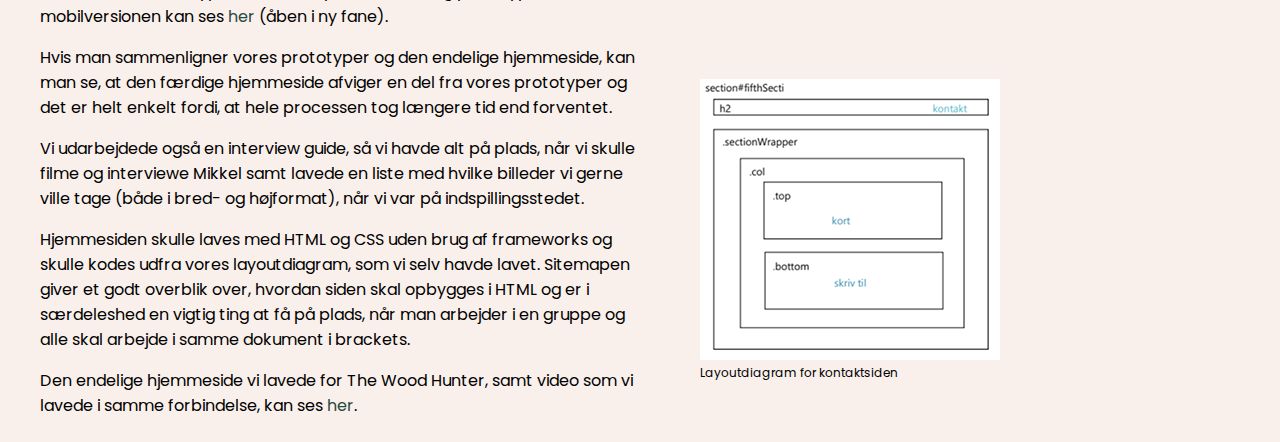
==== commit af91866a: "fjernet mp4fil" ====
--- a/content.html
+++ b/content.html
@@ -128,11 +128,6 @@
                 <p>Vi lavede også et pilot-ptojekt, hvor vi fik muligheden for at filme selv og klippe i vores eget materiale. Som man kan se, har jeg tilføjet forskellige indstillinger samt tilføjet lower thirds. Jeg har også tilføjet forskellige b-rolls, som er med til at understøtte det, som Mikkel taler om. For at gøre videoen mere interessant kunne jeg have tilføjet baggrundsmusik samt eksperimenteret med forskellige indstillinger, f.eks. lavet en indstilling bestående af flere små klip, så tempoet i videoen er mere varierende. </p>
                 <p>Hvis videoen ikke vises, kan den ses <a href="https://www.youtube.com/watch?v=AqppdxXkQQg"> her</a>.</p>
 
-
-
-
-
-
                 <h4>De fire grundelementer</h4>
                 <p>En film har fire grundelementer; frame, indstilling, scene og sekvens og de udgør byggestenen for, at skabe en film.</p>
                 <p><b>En frame</b> er et enkelt billede på en digital optagelse og det er altså filmens mindste grundelement. Oftest er der ca.25 frames i sekundet, når man ser en film. En film består altså af en masse små billeder, som bliver afspillet meget hurtigt og dermed bliver der skabt bevægelse i det vi ser.</p>
@@ -143,7 +138,6 @@
             <div class="col">
 
                 <video id="filmen" controls>
-                    <source src=the%20wood%20hunter.mp4 type="video/mp4">
                 </video>
 
             </div>
